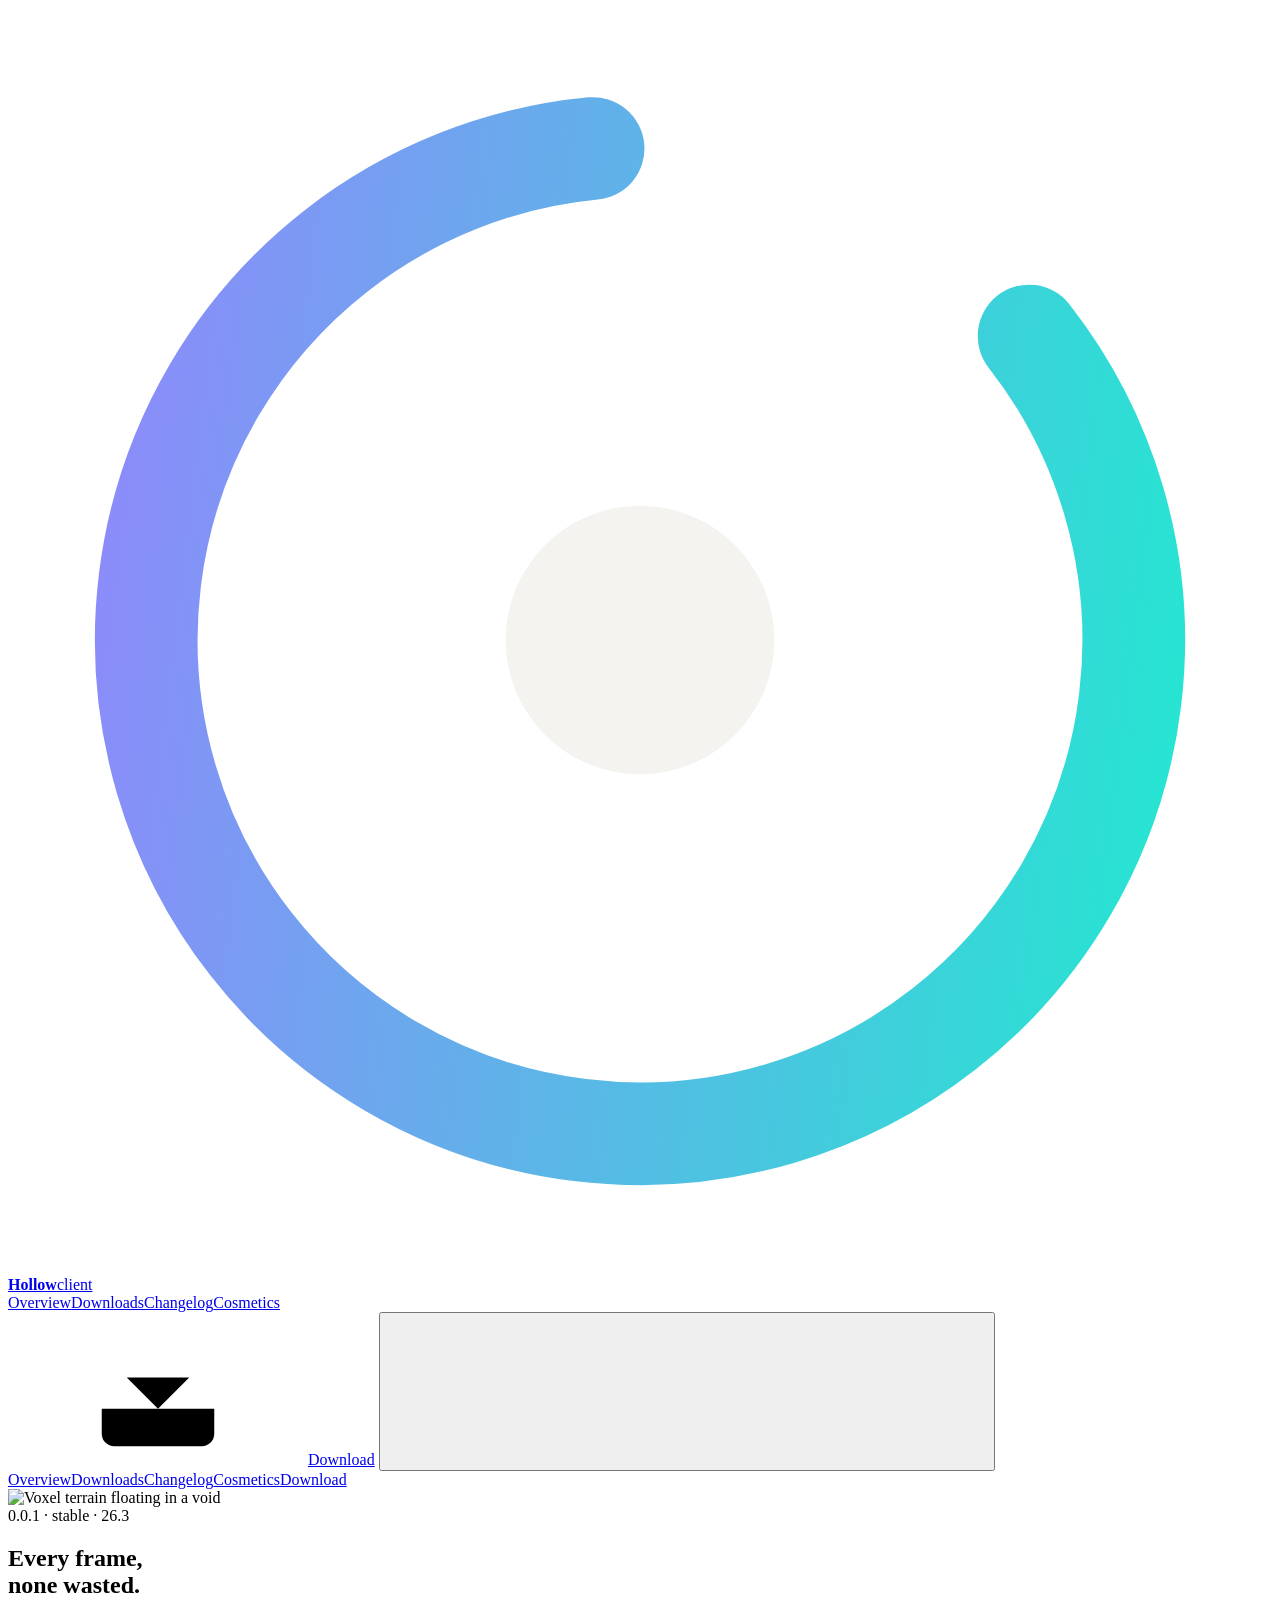
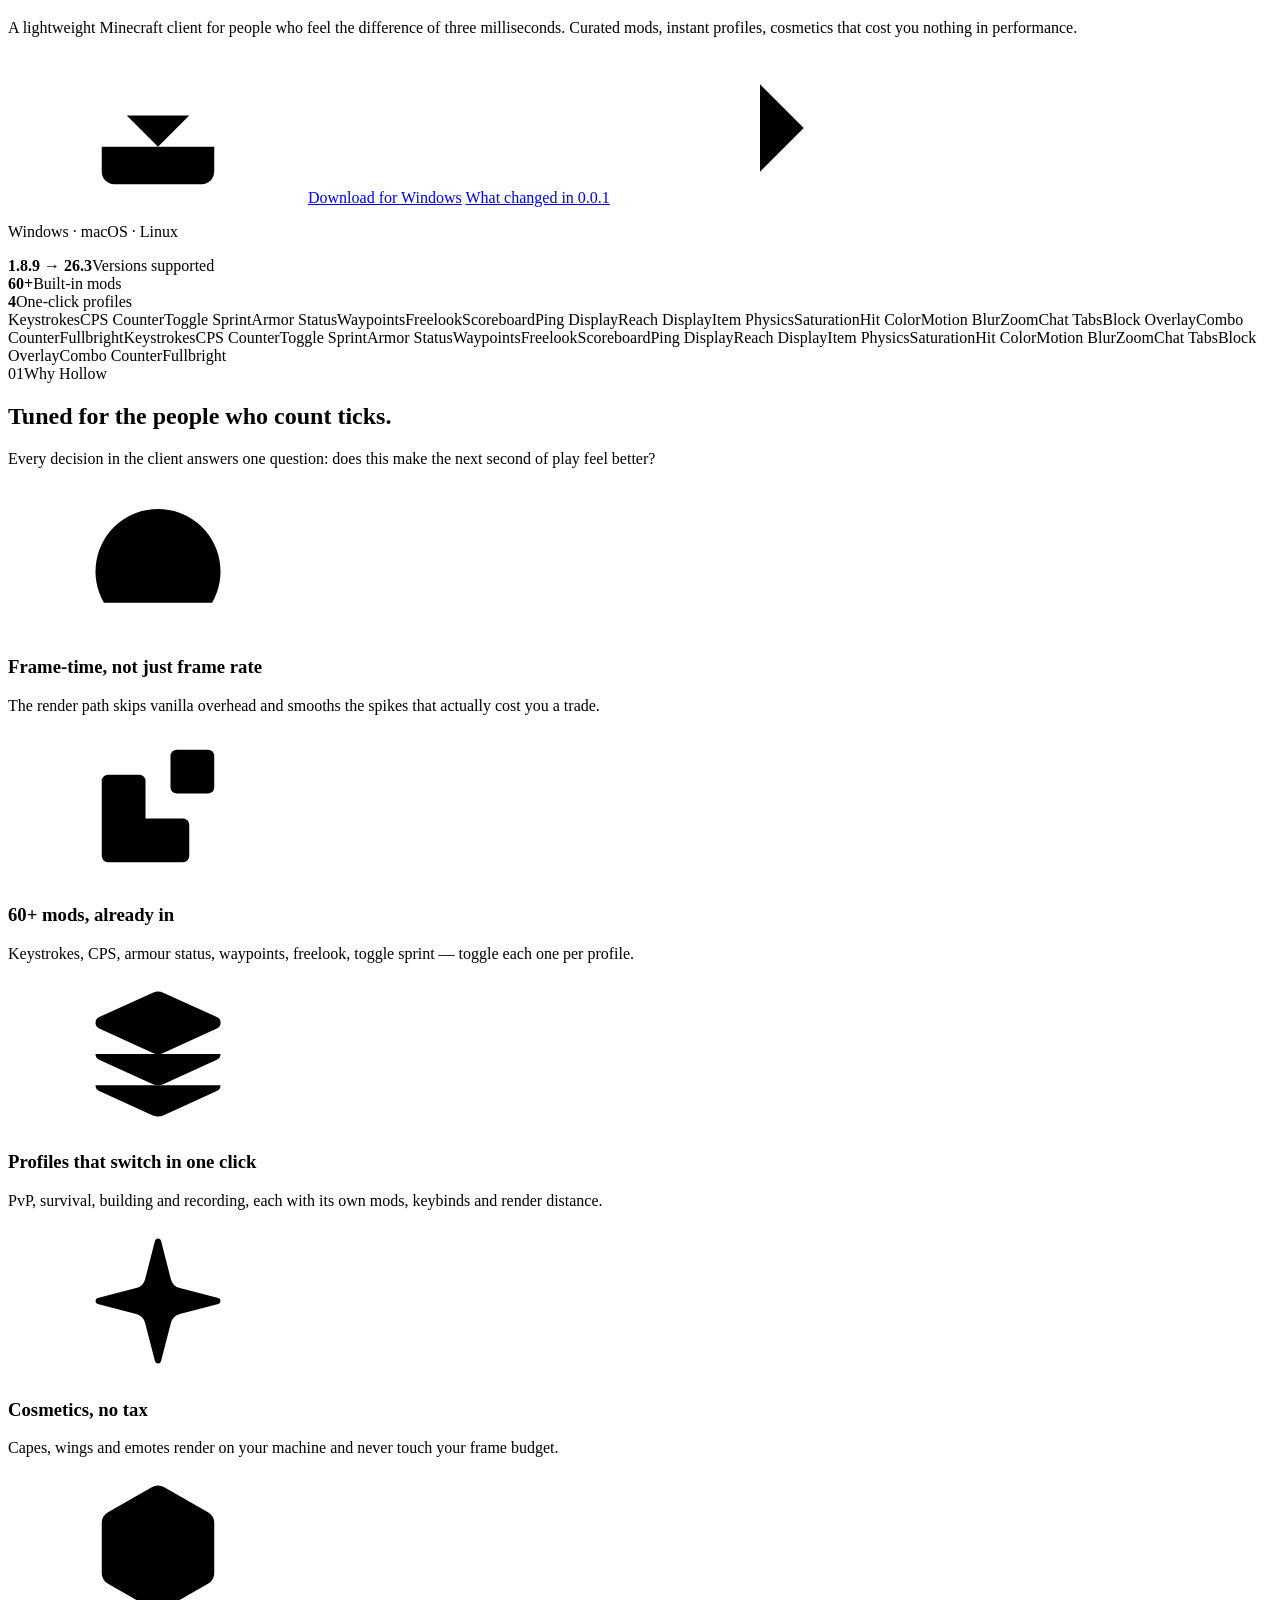
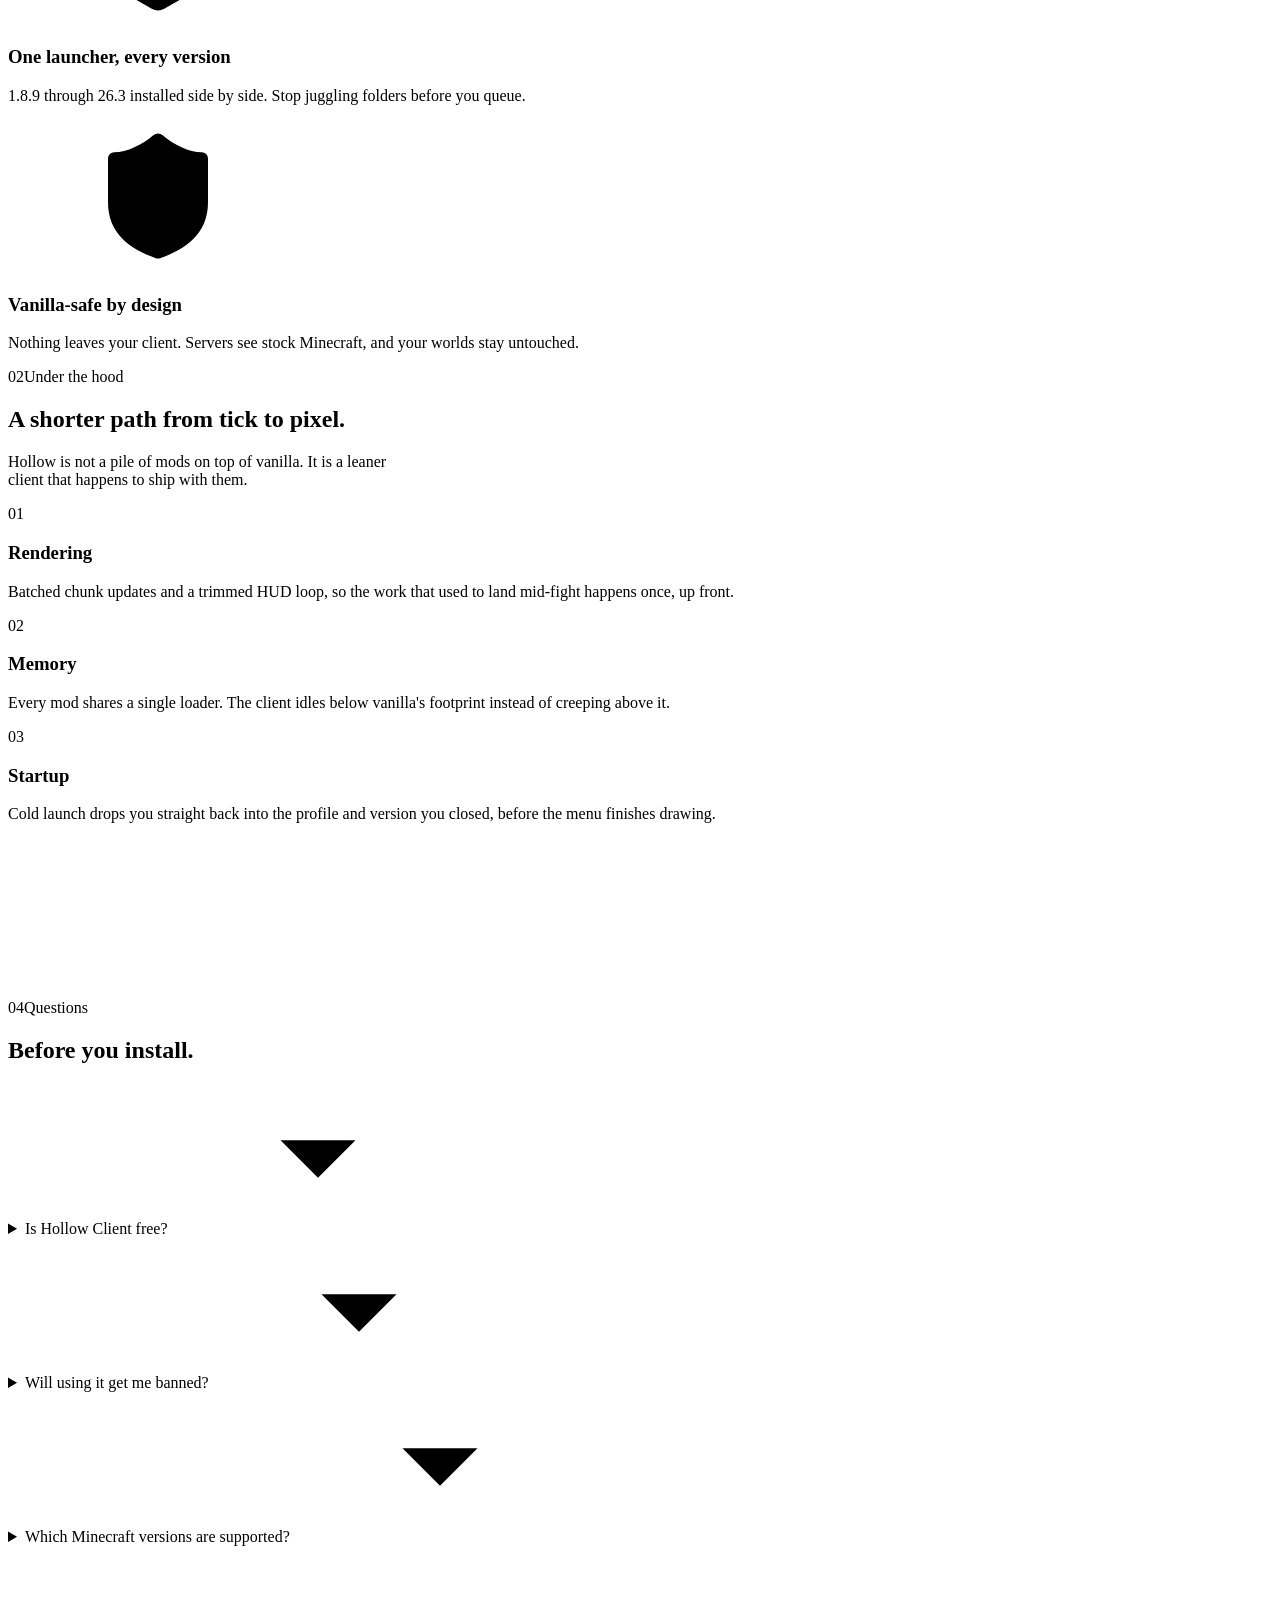
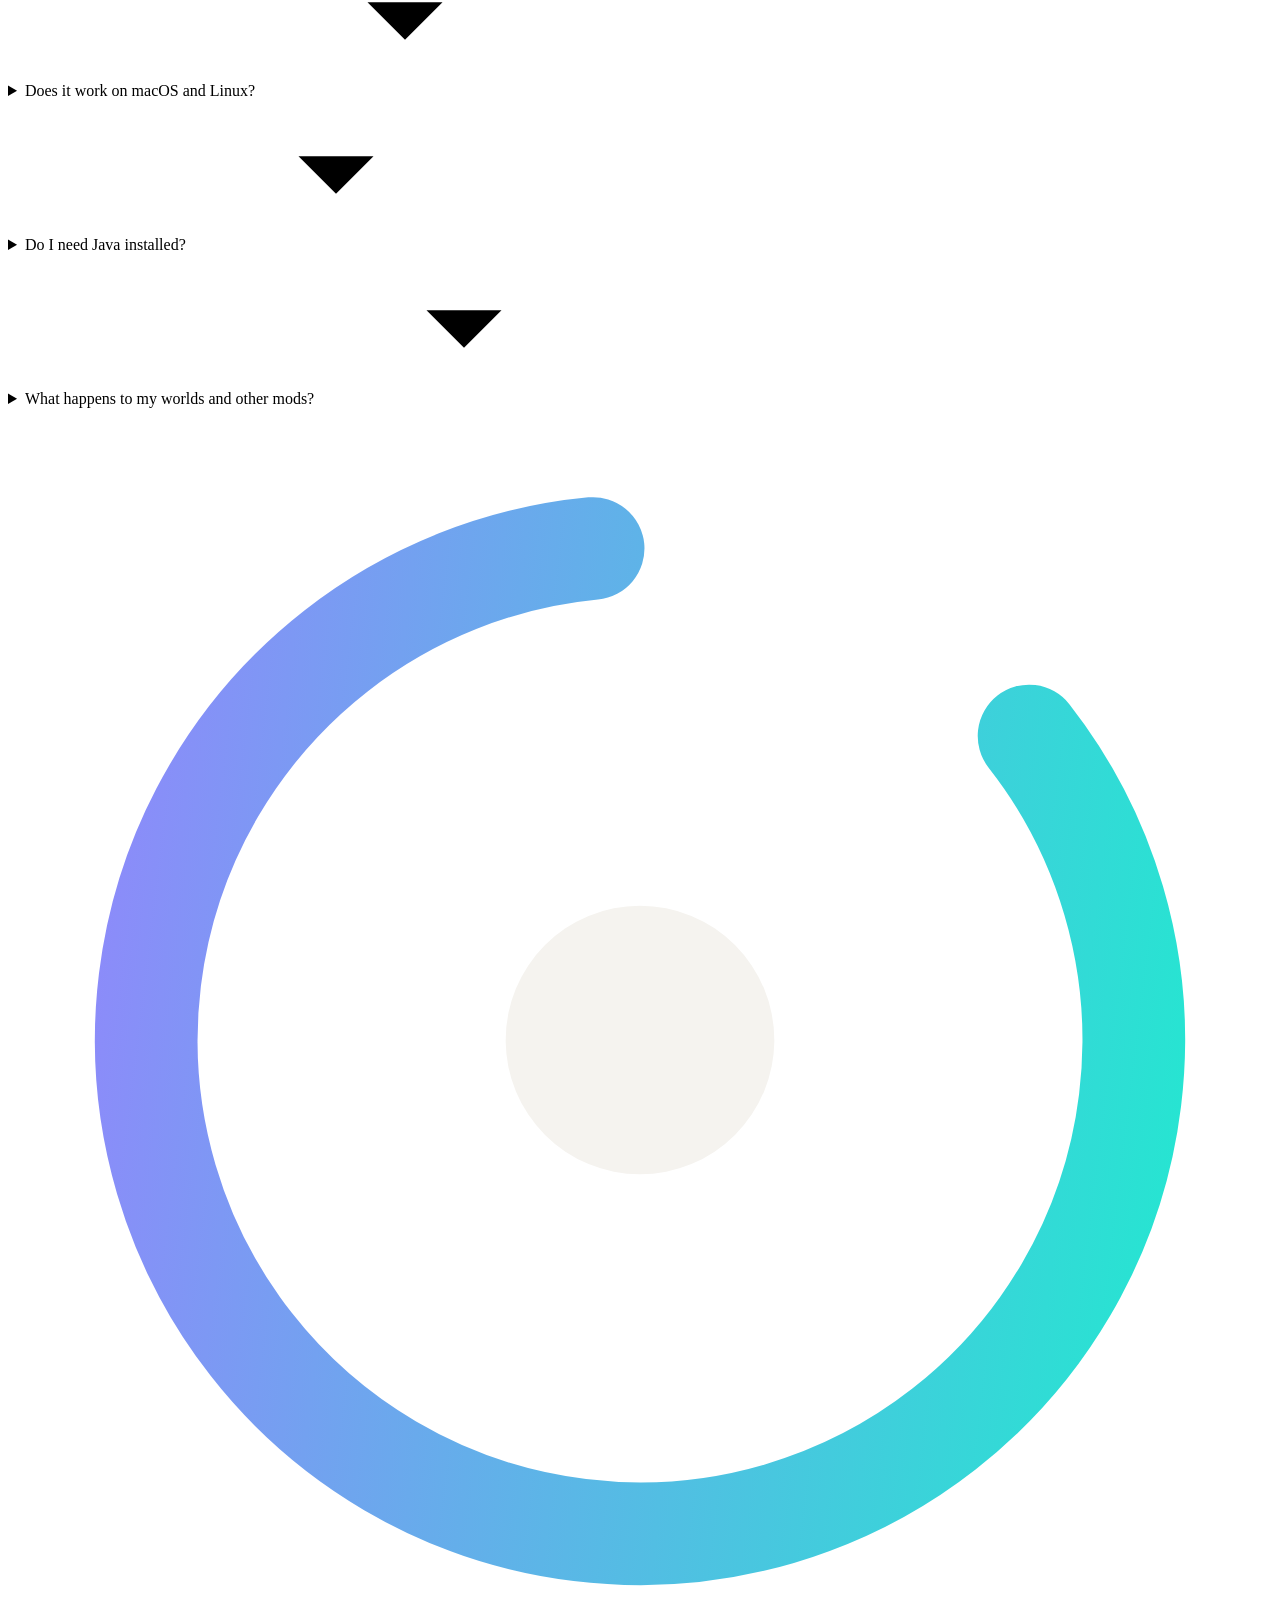
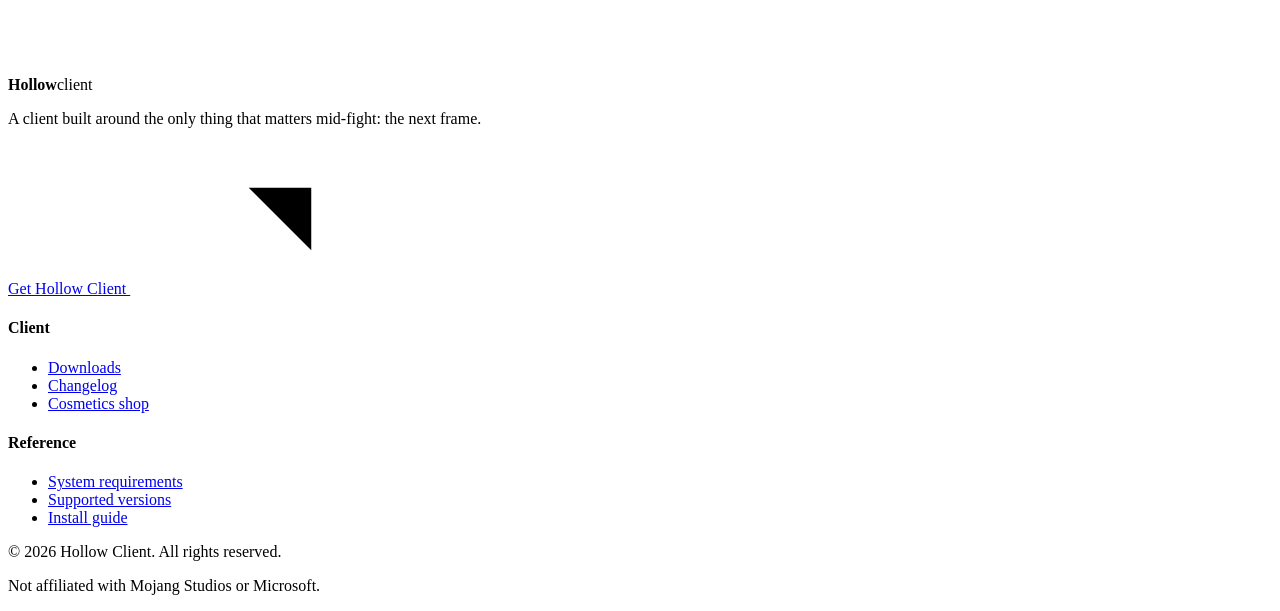
==== index.html @ 8e8ac7be "Add files via upload" ====
<!DOCTYPE html>
<html lang="en">
<head>
<meta charset="utf-8">
<meta name="viewport" content="width=device-width, initial-scale=1">
<title>Hollow Client — a lighter Minecraft client</title>
<meta name="description" content="Hollow Client is a lightweight Minecraft client for 1.8.9 through 26.3. Curated mods, one-click profiles, and cosmetics unlocked by quests — all free.">
<meta name="theme-color" content="#08080B">
<meta property="og:type" content="website">
<meta property="og:title" content="Hollow Client — a lighter Minecraft client">
<meta property="og:description" content="Hollow Client is a lightweight Minecraft client for 1.8.9 through 26.3. Curated mods, one-click profiles, and cosmetics unlocked by quests — all free.">
<meta name="twitter:card" content="summary_large_image">
<link rel="icon" href="assets/favicon.svg" type="image/svg+xml">
<link rel="preconnect" href="https://fonts.googleapis.com">
<link rel="preconnect" href="https://fonts.gstatic.com" crossorigin>
<link rel="stylesheet" href="https://fonts.googleapis.com/css2?family=Inter:wght@300;400;500;600&family=Space+Grotesk:wght@400;500;600;700&display=swap">
<link rel="stylesheet" href="assets/style.css">
</head>
<body data-page="home">
<svg xmlns="http://www.w3.org/2000/svg" style="display:none" aria-hidden="true">
<symbol id="i-download" viewBox="0 0 24 24"><path d="M21 15v4a2 2 0 0 1-2 2H5a2 2 0 0 1-2-2v-4"/><polyline points="7 10 12 15 17 10"/><line x1="12" x2="12" y1="15" y2="3"/></symbol>
<symbol id="i-arrow-right" viewBox="0 0 24 24"><path d="M5 12h14"/><path d="m12 5 7 7-7 7"/></symbol>
<symbol id="i-arrow-up-right" viewBox="0 0 24 24"><path d="M7 7h10v10"/><path d="M7 17 17 7"/></symbol>
<symbol id="i-menu" viewBox="0 0 24 24"><line x1="4" x2="20" y1="12" y2="12"/><line x1="4" x2="20" y1="6" y2="6"/><line x1="4" x2="20" y1="18" y2="18"/></symbol>
<symbol id="i-x" viewBox="0 0 24 24"><path d="M18 6 6 18"/><path d="m6 6 12 12"/></symbol>
<symbol id="i-check" viewBox="0 0 24 24"><path d="M20 6 9 17l-5-5"/></symbol>
<symbol id="i-chevron-down" viewBox="0 0 24 24"><path d="m6 9 6 6 6-6"/></symbol>
<symbol id="i-gauge" viewBox="0 0 24 24"><path d="m12 14 4-4"/><path d="M3.34 19a10 10 0 1 1 17.32 0"/></symbol>
<symbol id="i-blocks" viewBox="0 0 24 24"><rect width="7" height="7" x="14" y="3" rx="1"/><path d="M10 21V8a1 1 0 0 0-1-1H4a1 1 0 0 0-1 1v12a1 1 0 0 0 1 1h12a1 1 0 0 0 1-1v-5a1 1 0 0 0-1-1H3"/></symbol>
<symbol id="i-layers" viewBox="0 0 24 24"><path d="M12.83 2.18a2 2 0 0 0-1.66 0L2.6 6.08a1 1 0 0 0 0 1.83l8.58 3.91a2 2 0 0 0 1.66 0l8.58-3.9a1 1 0 0 0 0-1.83z"/><path d="M2 12a1 1 0 0 0 .58.91l8.6 3.91a2 2 0 0 0 1.65 0l8.58-3.9A1 1 0 0 0 22 12"/><path d="M2 17a1 1 0 0 0 .58.91l8.6 3.91a2 2 0 0 0 1.65 0l8.58-3.9A1 1 0 0 0 22 17"/></symbol>
<symbol id="i-sparkles" viewBox="0 0 24 24"><path d="M9.937 15.5A2 2 0 0 0 8.5 14.063l-6.135-1.582a.5.5 0 0 1 0-.962L8.5 9.936A2 2 0 0 0 9.937 8.5l1.582-6.135a.5.5 0 0 1 .963 0L14.063 8.5A2 2 0 0 0 15.5 9.937l6.135 1.581a.5.5 0 0 1 0 .964L15.5 14.063a2 2 0 0 0-1.437 1.437l-1.582 6.135a.5.5 0 0 1-.963 0z"/><path d="M20 3v4"/><path d="M22 5h-4"/><path d="M4 17v2"/><path d="M5 18H3"/></symbol>
<symbol id="i-sparkle" viewBox="0 0 24 24"><path d="M9.937 15.5A2 2 0 0 0 8.5 14.063l-6.135-1.582a.5.5 0 0 1 0-.962L8.5 9.936A2 2 0 0 0 9.937 8.5l1.582-6.135a.5.5 0 0 1 .963 0L14.063 8.5A2 2 0 0 0 15.5 9.937l6.135 1.581a.5.5 0 0 1 0 .964L15.5 14.063a2 2 0 0 0-1.437 1.437l-1.582 6.135a.5.5 0 0 1-.963 0z"/></symbol>
<symbol id="i-package" viewBox="0 0 24 24"><path d="M11 21.73a2 2 0 0 0 2 0l7-4A2 2 0 0 0 21 16V8a2 2 0 0 0-1-1.73l-7-4a2 2 0 0 0-2 0l-7 4A2 2 0 0 0 3 8v8a2 2 0 0 0 1 1.73z"/><path d="M12 22V12"/><polyline points="3.29 7 12 12 20.71 7"/><path d="m7.5 4.27 9 5.15"/></symbol>
<symbol id="i-shield-check" viewBox="0 0 24 24"><path d="M20 13c0 5-3.5 7.5-7.66 8.95a1 1 0 0 1-.67-.01C7.5 20.5 4 18 4 13V6a1 1 0 0 1 1-1c2 0 4.5-1.2 6.24-2.72a1.17 1.17 0 0 1 1.52 0C14.51 3.81 17 5 19 5a1 1 0 0 1 1 1z"/><path d="m9 12 2 2 4-4"/></symbol>
<symbol id="i-monitor" viewBox="0 0 24 24"><rect width="20" height="14" x="2" y="3" rx="2"/><line x1="8" x2="16" y1="21" y2="21"/><line x1="12" x2="12" y1="17" y2="21"/></symbol>
<symbol id="i-laptop" viewBox="0 0 24 24"><path d="M20 16V7a2 2 0 0 0-2-2H6a2 2 0 0 0-2 2v9m16 0H4m16 0 1.28 2.55a1 1 0 0 1-.9 1.45H3.62a1 1 0 0 1-.9-1.45L4 16"/></symbol>
<symbol id="i-terminal" viewBox="0 0 24 24"><polyline points="4 17 10 11 4 5"/><line x1="12" x2="20" y1="19" y2="19"/></symbol>
<symbol id="i-shirt" viewBox="0 0 24 24"><path d="M20.38 3.46 16 2a4 4 0 0 1-8 0L3.62 3.46a2 2 0 0 0-1.34 2.23l.58 3.47a1 1 0 0 0 .99.84H6v10c0 1.1.9 2 2 2h8a2 2 0 0 0 2-2V10h2.15a1 1 0 0 0 .99-.84l.58-3.47a2 2 0 0 0-1.34-2.23z"/></symbol>
<symbol id="i-feather" viewBox="0 0 24 24"><path d="M12.67 19a2 2 0 0 0 1.416-.588l6.154-6.172a6 6 0 0 0-8.49-8.49L5.586 9.914A2 2 0 0 0 5 11.328V18a1 1 0 0 0 1 1z"/><path d="M16 8 2 22"/><path d="M17.5 15H9"/></symbol>
<symbol id="i-smile" viewBox="0 0 24 24"><circle cx="12" cy="12" r="10"/><path d="M8 14s1.5 2 4 2 4-2 4-2"/><line x1="9" x2="9.01" y1="9" y2="9"/><line x1="15" x2="15.01" y1="9" y2="9"/></symbol>
<symbol id="i-crown" viewBox="0 0 24 24"><path d="M11.562 3.266a.5.5 0 0 1 .876 0L15.39 8.87a1 1 0 0 0 1.516.294L21.183 5.5a.5.5 0 0 1 .798.519l-2.834 10.246a1 1 0 0 1-.956.734H5.81a1 1 0 0 1-.957-.734L2.02 6.02a.5.5 0 0 1 .798-.519l4.276 3.664a1 1 0 0 0 1.516-.294z"/><path d="M5 21h14"/></symbol>
</svg>
<header class="site-header"><div class="wrap">
<div class="header-row"><a class="brand" href="index.html" aria-label="Hollow Client home"><svg viewBox="0 0 32 32" aria-hidden="true"><defs><linearGradient id="mark-h" x1="0" y1="0" x2="1" y2="1"><stop offset="0%" stop-color="hsl(252 100% 75%)"/><stop offset="100%" stop-color="hsl(170 88% 52%)"/></linearGradient></defs><circle cx="16" cy="16" r="12.5" fill="none" stroke="url(#mark-h)" stroke-width="2.6" stroke-linecap="round" stroke-dasharray="66 13" transform="rotate(-38 16 16)"/><circle cx="16" cy="16" r="3.4" fill="hsl(40 22% 95%)"/></svg><span class="brand-name"><b>Hollow</b><span>client</span></span></a>
<nav class="nav" aria-label="Main"><a href="index.html" aria-current="page">Overview</a><a href="downloads.html">Downloads</a><a href="changelog.html">Changelog</a><a href="shop.html">Cosmetics</a></nav>
<div class="header-actions">
<a class="btn btn-solid header-cta" href="downloads.html"><svg class="icon icon-sm" aria-hidden="true"><use href="#i-download"/></svg>Download</a>
<button class="menu-btn" type="button" aria-label="Toggle menu" aria-expanded="false"><svg class="icon i-open" aria-hidden="true"><use href="#i-menu"/></svg><svg class="icon i-close" aria-hidden="true"><use href="#i-x"/></svg></button>
</div></div>
<nav class="mobile-nav" aria-label="Mobile"><a href="index.html" aria-current="page">Overview</a><a href="downloads.html">Downloads</a><a href="changelog.html">Changelog</a><a href="shop.html">Cosmetics</a><a class="btn btn-solid" href="downloads.html">Download</a></nav>
</div></header>
<main>
<section class="hero band">
<div class="hero-bg"><img src="assets/hero.jpg" alt="Voxel terrain floating in a void" width="1528" height="815" fetchpriority="high"><div class="shade"></div><div class="grid-fade"></div></div>
<div class="wrap hero-inner">
<div class="hero-copy animate-rise">
<span class="pill"><span class="ping"></span><span id="hero-badge-text">0.0.1 · stable · 26.3</span></span>
<h1>Every frame,<br><span class="text-gradient">none wasted.</span></h1>
<p class="hero-lead">A lightweight Minecraft client for people who feel the difference of three milliseconds. Curated mods, instant profiles, cosmetics that cost you nothing in performance.</p>
<div class="hero-actions">
<a class="btn btn-solid btn-lg" href="downloads.html"><svg class="icon" aria-hidden="true"><use href="#i-download"/></svg><span id="hero-download-label">Download for Windows</span></a>
<a class="btn btn-outline btn-lg" href="changelog.html">What changed in <span data-latest-version>0.0.1</span><svg class="icon icon-sm arrow" aria-hidden="true"><use href="#i-arrow-right"/></svg></a>
</div>
<p class="hero-platforms">Windows · macOS · Linux</p>
</div>
<div class="hero-stats"><div><b>1.8.9 → 26.3</b><span>Versions supported</span></div><div><b>60+</b><span>Built-in mods</span></div><div><b>4</b><span>One-click profiles</span></div></div>
</div>
</section>
<div class="band"><div class="marquee" aria-hidden="true"><div class="marquee-track"><span>Keystrokes</span><span>CPS Counter</span><span>Toggle Sprint</span><span>Armor Status</span><span>Waypoints</span><span>Freelook</span><span>Scoreboard</span><span>Ping Display</span><span>Reach Display</span><span>Item Physics</span><span>Saturation</span><span>Hit Color</span><span>Motion Blur</span><span>Zoom</span><span>Chat Tabs</span><span>Block Overlay</span><span>Combo Counter</span><span>Fullbright</span><span>Keystrokes</span><span>CPS Counter</span><span>Toggle Sprint</span><span>Armor Status</span><span>Waypoints</span><span>Freelook</span><span>Scoreboard</span><span>Ping Display</span><span>Reach Display</span><span>Item Physics</span><span>Saturation</span><span>Hit Color</span><span>Motion Blur</span><span>Zoom</span><span>Chat Tabs</span><span>Block Overlay</span><span>Combo Counter</span><span>Fullbright</span></div></div></div>
<section class="band"><div class="wrap section">
<div class="section-head"><div class="eyebrow"><span class="idx">01</span><span class="rule"></span><span class="lbl">Why Hollow</span></div><h2 class="h-section">Tuned for the people who count ticks.</h2><p class="lead">Every decision in the client answers one question: does this make the next second of play feel better?</p></div>
<div class="features"><div class="feature"><div class="ico"><svg class="icon" aria-hidden="true"><use href="#i-gauge"/></svg></div><h3>Frame-time, not just frame rate</h3><p>The render path skips vanilla overhead and smooths the spikes that actually cost you a trade.</p></div><div class="feature"><div class="ico"><svg class="icon" aria-hidden="true"><use href="#i-blocks"/></svg></div><h3>60+ mods, already in</h3><p>Keystrokes, CPS, armour status, waypoints, freelook, toggle sprint — toggle each one per profile.</p></div><div class="feature"><div class="ico"><svg class="icon" aria-hidden="true"><use href="#i-layers"/></svg></div><h3>Profiles that switch in one click</h3><p>PvP, survival, building and recording, each with its own mods, keybinds and render distance.</p></div><div class="feature"><div class="ico"><svg class="icon" aria-hidden="true"><use href="#i-sparkles"/></svg></div><h3>Cosmetics, no tax</h3><p>Capes, wings and emotes render on your machine and never touch your frame budget.</p></div><div class="feature"><div class="ico"><svg class="icon" aria-hidden="true"><use href="#i-package"/></svg></div><h3>One launcher, every version</h3><p>1.8.9 through 26.3 installed side by side. Stop juggling folders before you queue.</p></div><div class="feature"><div class="ico"><svg class="icon" aria-hidden="true"><use href="#i-shield-check"/></svg></div><h3>Vanilla-safe by design</h3><p>Nothing leaves your client. Servers see stock Minecraft, and your worlds stay untouched.</p></div></div>
</div></section>
<section class="band band-tint"><div class="wrap section split split-hood">
<div class="sticky-col"><div class="eyebrow"><span class="idx">02</span><span class="rule"></span><span class="lbl">Under the hood</span></div><h2 class="h-section">A shorter path from tick to pixel.</h2><p class="lead" style="max-width:24rem">Hollow is not a pile of mods on top of vanilla. It is a leaner client that happens to ship with them.</p></div>
<div class="hood-list"><div><span class="n">01</span><h3>Rendering</h3><p>Batched chunk updates and a trimmed HUD loop, so the work that used to land mid-fight happens once, up front.</p></div><div><span class="n">02</span><h3>Memory</h3><p>Every mod shares a single loader. The client idles below vanilla's footprint instead of creeping above it.</p></div><div><span class="n">03</span><h3>Startup</h3><p>Cold launch drops you straight back into the profile and version you closed, before the menu finishes drawing.</p></div></div>
</div></section>
<section class="band"><div class="wrap" style="padding-top:5rem;padding-bottom:5rem"><div class="latest" id="latest-build"></div></div></section>
<section class="band" id="faq"><div class="wrap section split split-faq">
<div><div class="eyebrow"><span class="idx">04</span><span class="rule"></span><span class="lbl">Questions</span></div><h2 class="h-section">Before you install.</h2></div>
<div class="faq"><details><summary>Is Hollow Client free?<svg class="icon" aria-hidden="true"><use href="#i-chevron-down"/></svg></summary><p>Yes. The client, the mod library and the cosmetics are all free. No paid tiers, no ads inside the launcher.</p></details><details><summary>Will using it get me banned?<svg class="icon" aria-hidden="true"><use href="#i-chevron-down"/></svg></summary><p>Hollow only changes what happens on your screen. It never sends modified packets, so servers see a vanilla client — it is safe anywhere vanilla is allowed. Check each server's rules anyway.</p></details><details><summary>Which Minecraft versions are supported?<svg class="icon" aria-hidden="true"><use href="#i-chevron-down"/></svg></summary><p>Everything from 1.8.9 through 26.3, installed side by side from a single launcher. New Minecraft releases are added as they ship.</p></details><details><summary>Does it work on macOS and Linux?<svg class="icon" aria-hidden="true"><use href="#i-chevron-down"/></svg></summary><p>Yes. There are native builds for both, including Apple silicon. Performance tuning is identical to the Windows build.</p></details><details><summary>Do I need Java installed?<svg class="icon" aria-hidden="true"><use href="#i-chevron-down"/></svg></summary><p>No. A tuned Java 17 runtime ships inside the installer and is only used by Hollow, so it will not touch anything else on your machine.</p></details><details><summary>What happens to my worlds and other mods?<svg class="icon" aria-hidden="true"><use href="#i-chevron-down"/></svg></summary><p>They stay exactly where they are. Hollow keeps its own folder, so vanilla and any other client keep working the way they always did. Uninstalling leaves your saves untouched.</p></details></div>
</div></section>
</main>
<footer class="site-footer"><div class="wrap">
<div class="footer-top">
<div><span class="brand" style="pointer-events:none"><svg viewBox="0 0 32 32" aria-hidden="true"><defs><linearGradient id="mark-f" x1="0" y1="0" x2="1" y2="1"><stop offset="0%" stop-color="hsl(252 100% 75%)"/><stop offset="100%" stop-color="hsl(170 88% 52%)"/></linearGradient></defs><circle cx="16" cy="16" r="12.5" fill="none" stroke="url(#mark-f)" stroke-width="2.6" stroke-linecap="round" stroke-dasharray="66 13" transform="rotate(-38 16 16)"/><circle cx="16" cy="16" r="3.4" fill="hsl(40 22% 95%)"/></svg><span class="brand-name"><b>Hollow</b><span>client</span></span></span>
<p>A client built around the only thing that matters mid-fight: the next frame.</p>
<a class="get" href="downloads.html">Get Hollow Client <svg class="icon icon-sm" aria-hidden="true"><use href="#i-arrow-up-right"/></svg></a></div>
<div><h4>Client</h4><ul><li><a href="downloads.html">Downloads</a></li><li><a href="changelog.html">Changelog</a></li><li><a href="shop.html">Cosmetics shop</a></li></ul></div>
<div><h4>Reference</h4><ul><li><a href="downloads.html#requirements">System requirements</a></li><li><a href="downloads.html#requirements">Supported versions</a></li><li><a href="downloads.html#install">Install guide</a></li></ul></div>
</div>
<div class="footer-bottom"><p>© 2026 Hollow Client. All rights reserved.</p><p>Not affiliated with Mojang Studios or Microsoft.</p></div>
</div></footer>
<script src="assets/data.js"></script>
<script src="assets/app.js"></script>
</body>
</html>
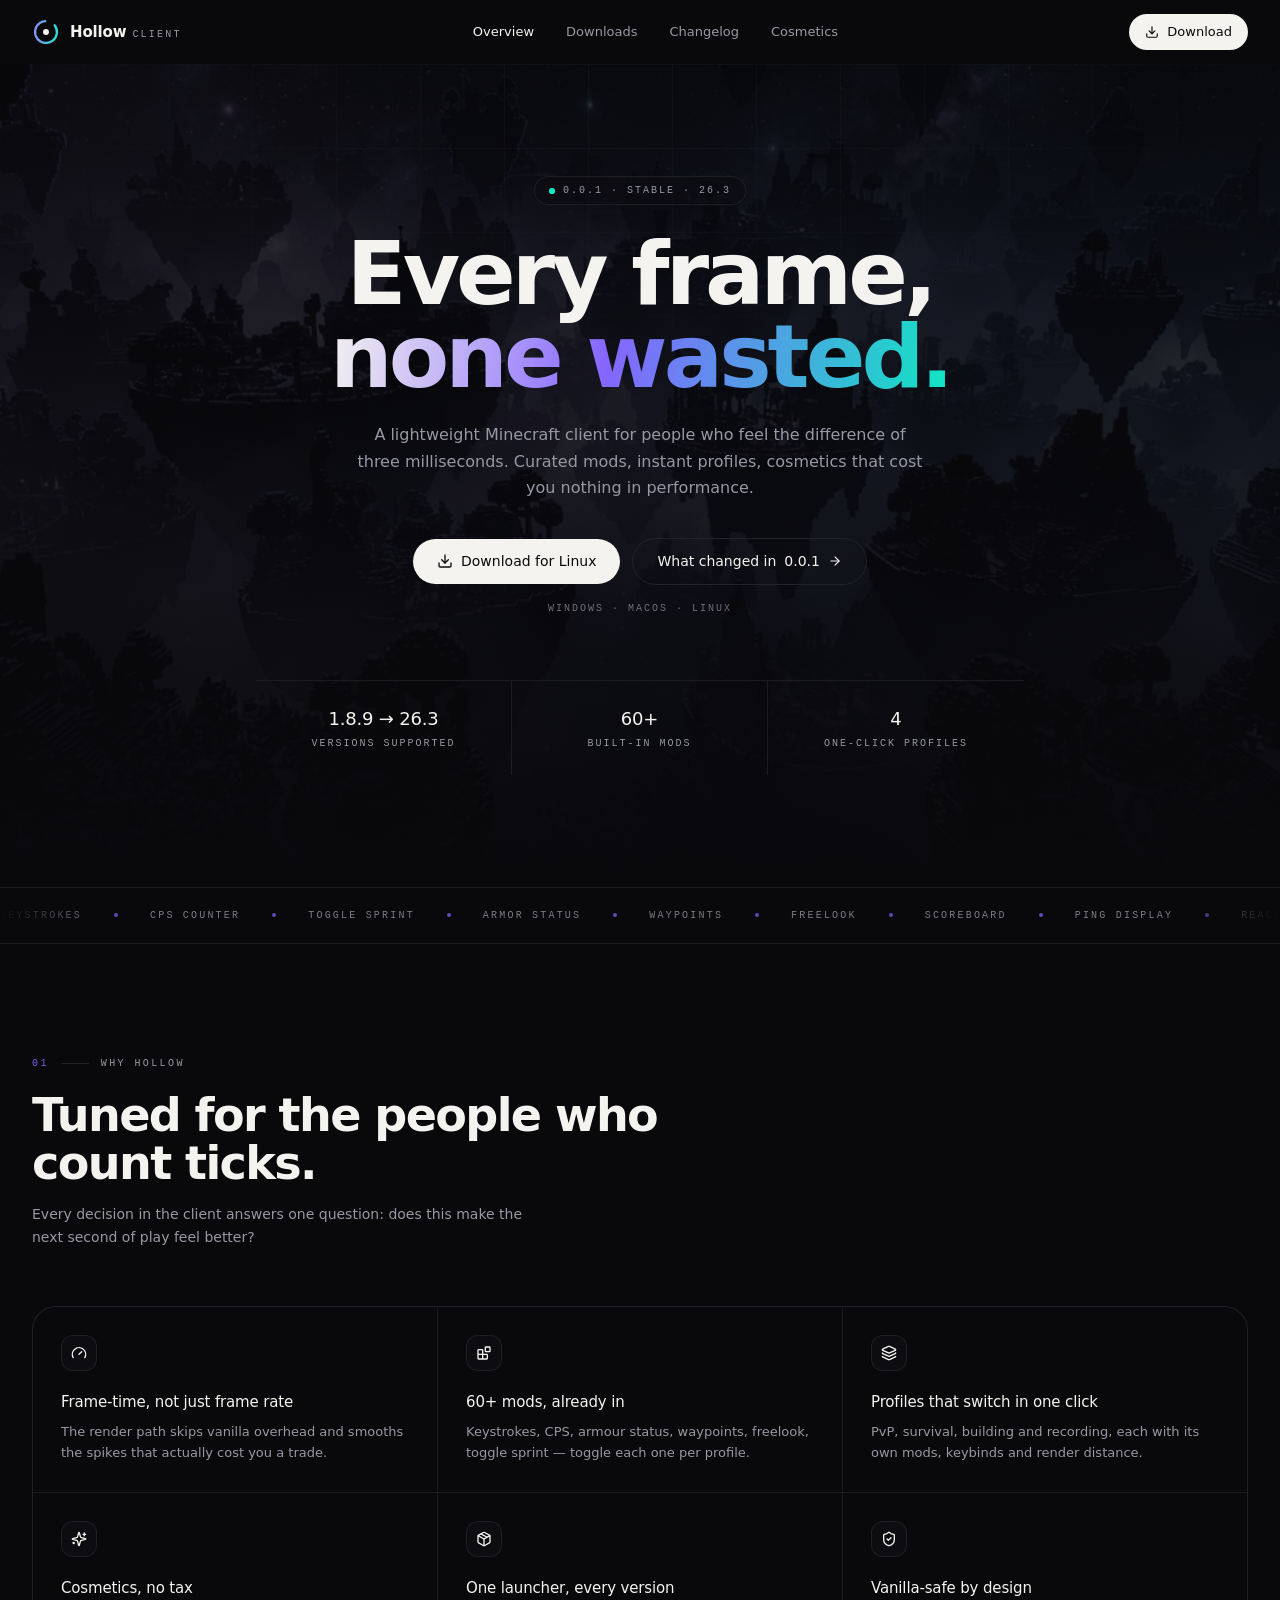
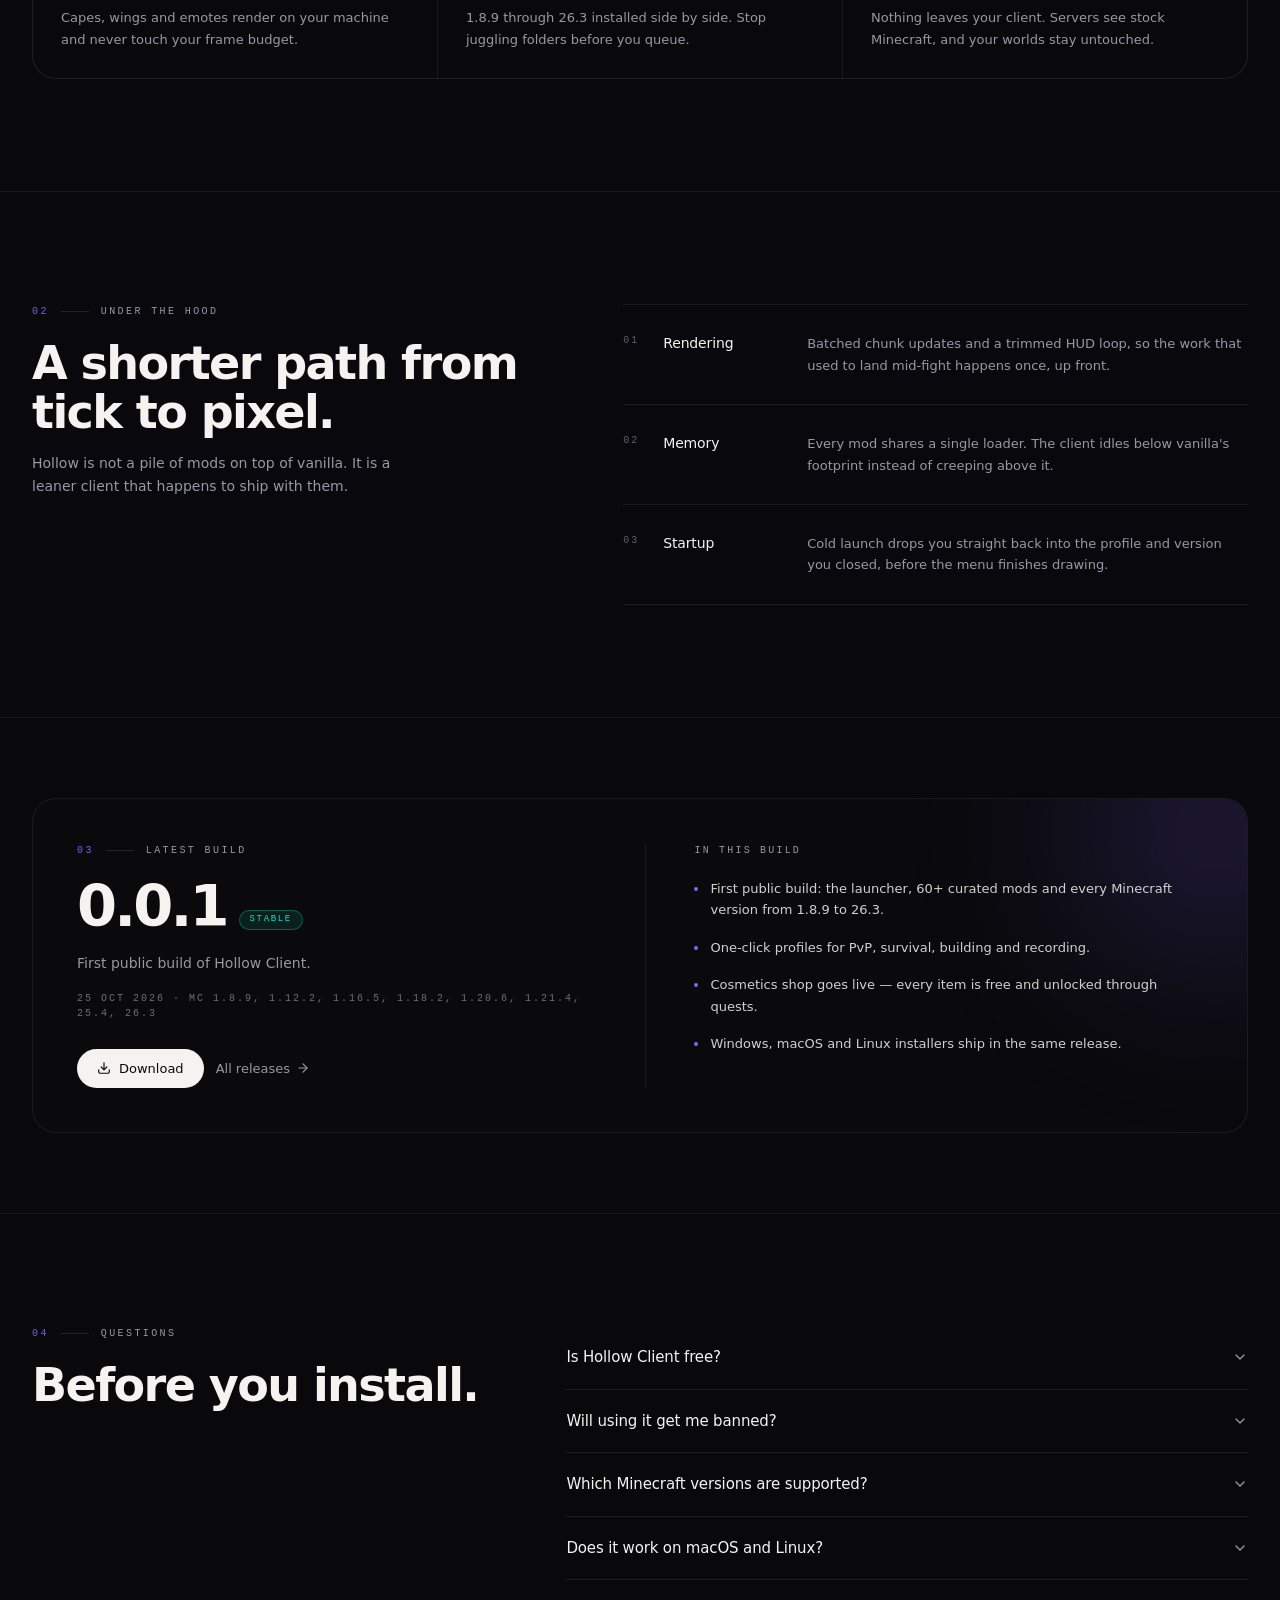
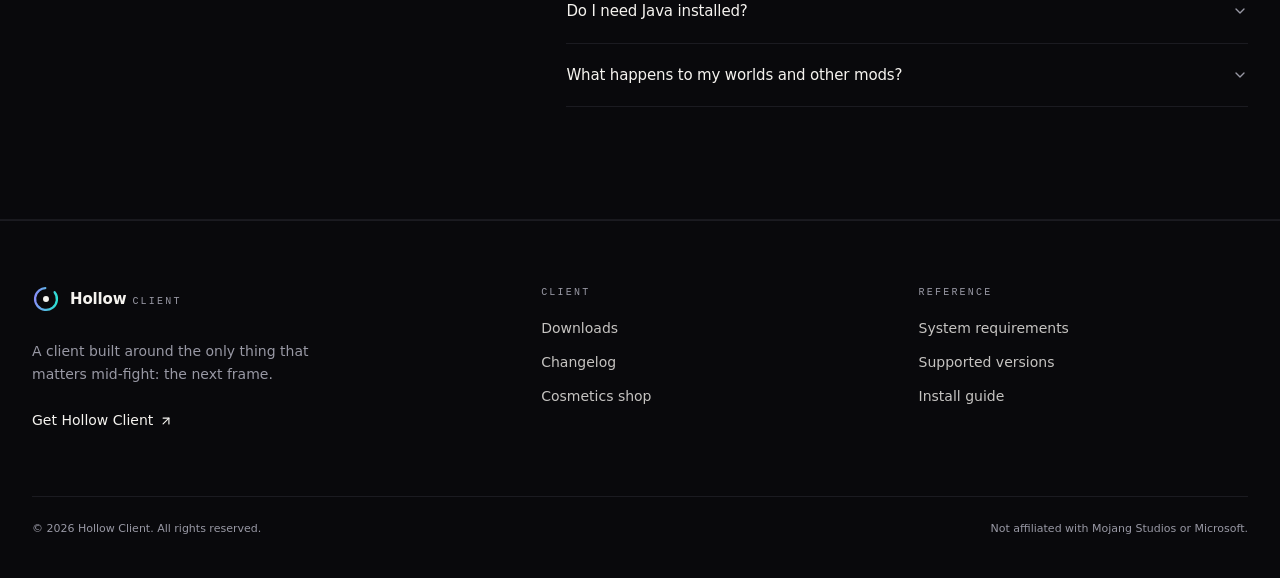
==== commit 5e0b67ca: "Add files via upload" ====
--- a/index.html
+++ b/index.html
@@ -10,11 +10,11 @@
 <meta property="og:title" content="Hollow Client — a lighter Minecraft client">
 <meta property="og:description" content="Hollow Client is a lightweight Minecraft client for 1.8.9 through 26.3. Curated mods, one-click profiles, and cosmetics unlocked by quests — all free.">
 <meta name="twitter:card" content="summary_large_image">
-<link rel="icon" href="assets/favicon.svg" type="image/svg+xml">
+<link rel="icon" href="favicon.svg" type="image/svg+xml">
 <link rel="preconnect" href="https://fonts.googleapis.com">
 <link rel="preconnect" href="https://fonts.gstatic.com" crossorigin>
 <link rel="stylesheet" href="https://fonts.googleapis.com/css2?family=Inter:wght@300;400;500;600&family=Space+Grotesk:wght@400;500;600;700&display=swap">
-<link rel="stylesheet" href="assets/style.css">
+<link rel="stylesheet" href="style.css">
 </head>
 <body data-page="home">
 <svg xmlns="http://www.w3.org/2000/svg" style="display:none" aria-hidden="true">
@@ -51,7 +51,7 @@
 </div></header>
 <main>
 <section class="hero band">
-<div class="hero-bg"><img src="assets/hero.jpg" alt="Voxel terrain floating in a void" width="1528" height="815" fetchpriority="high"><div class="shade"></div><div class="grid-fade"></div></div>
+<div class="hero-bg"><img src="hero.jpg" alt="Voxel terrain floating in a void" width="1528" height="815" fetchpriority="high"><div class="shade"></div><div class="grid-fade"></div></div>
 <div class="wrap hero-inner">
 <div class="hero-copy animate-rise">
 <span class="pill"><span class="ping"></span><span id="hero-badge-text">0.0.1 · stable · 26.3</span></span>
@@ -91,7 +91,7 @@
 </div>
 <div class="footer-bottom"><p>© 2026 Hollow Client. All rights reserved.</p><p>Not affiliated with Mojang Studios or Microsoft.</p></div>
 </div></footer>
-<script src="assets/data.js"></script>
-<script src="assets/app.js"></script>
+<script src="data.js"></script>
+<script src="app.js"></script>
 </body>
 </html>
--- a/style.css
+++ b/style.css
@@ -0,0 +1,347 @@
+/* Hollow Client — site styles
+   Design tokens are HSL triplets so alpha can be added: hsl(var(--primary) / .4) */
+
+:root {
+  --bg: 240 15% 4%;
+  --fg: 40 22% 95%;
+  --card: 240 13% 6%;
+  --primary: 252 100% 70%;
+  --accent: 170 88% 48%;
+  --muted: 240 6% 62%;
+  --border: 240 9% 15%;
+  --font-heading: "Space Grotesk", ui-sans-serif, system-ui, sans-serif;
+  --font-body: "Inter", ui-sans-serif, system-ui, sans-serif;
+  --font-mono: ui-monospace, SFMono-Regular, Menlo, Monaco, Consolas, "Liberation Mono", monospace;
+  color-scheme: dark;
+}
+
+*, *::before, *::after { box-sizing: border-box; border-color: hsl(var(--border)); }
+html { scroll-behavior: smooth; -webkit-font-smoothing: antialiased; -moz-osx-font-smoothing: grayscale; }
+body {
+  margin: 0; min-height: 100vh; display: flex; flex-direction: column;
+  background: hsl(var(--bg)); color: hsl(var(--fg));
+  font-family: var(--font-body); font-size: 16px; line-height: 1.5;
+}
+::selection { background: hsl(var(--primary) / .35); color: hsl(var(--fg)); }
+a { color: inherit; text-decoration: none; }
+h1, h2, h3, h4, p, ul, ol, dl, dd { margin: 0; }
+ul, ol { padding: 0; list-style: none; }
+button { font: inherit; color: inherit; background: none; border: 0; padding: 0; cursor: pointer; }
+select { font: inherit; }
+img, svg { display: block; max-width: 100%; }
+:focus-visible { outline: 2px solid hsl(var(--primary) / .7); outline-offset: 3px; border-radius: 6px; }
+
+.icon { width: 1rem; height: 1rem; flex-shrink: 0; fill: none; stroke: currentColor; stroke-width: 2; stroke-linecap: round; stroke-linejoin: round; }
+.icon-sm { width: .875rem; height: .875rem; }
+.icon-lg { width: 2.5rem; height: 2.5rem; }
+.sr-only { position: absolute; width: 1px; height: 1px; overflow: hidden; clip: rect(0 0 0 0); white-space: nowrap; }
+
+/* ---------- layout helpers ---------- */
+.wrap { width: 100%; max-width: 80rem; margin: 0 auto; padding: 0 1.25rem; }
+.wrap-narrow { max-width: 64rem; }
+@media (min-width: 640px) { .wrap { padding: 0 2rem; } }
+main { flex: 1; padding-top: 4rem; }
+.band { border-bottom: 1px solid hsl(var(--border) / .6); }
+.band-tint { background: hsl(var(--card) / .2); }
+.mono { font-family: var(--font-mono); font-size: 10px; text-transform: uppercase; }
+.muted { color: hsl(var(--muted)); }
+.text-gradient {
+  background: linear-gradient(100deg, hsl(var(--fg)) 0%, hsl(var(--primary)) 45%, hsl(var(--accent)) 100%);
+  -webkit-background-clip: text; background-clip: text; color: transparent;
+}
+.grid-fade {
+  background-image:
+    linear-gradient(to right, hsl(var(--border) / .55) 1px, transparent 1px),
+    linear-gradient(to bottom, hsl(var(--border) / .55) 1px, transparent 1px);
+  background-size: 84px 84px;
+  -webkit-mask-image: radial-gradient(80% 60% at 50% 0, #000 0%, #0000 75%);
+  mask-image: radial-gradient(80% 60% at 50% 0, #000 0%, #0000 75%);
+}
+
+/* ---------- eyebrow ---------- */
+.eyebrow { display: flex; align-items: center; gap: .75rem; font-family: var(--font-mono); font-size: 10px; text-transform: uppercase; letter-spacing: .24em; }
+.eyebrow .idx { color: hsl(var(--primary) / .9); }
+.eyebrow .rule { width: 1.75rem; height: 1px; background: hsl(var(--border)); }
+.eyebrow .lbl { color: hsl(var(--muted)); }
+
+.h-section { margin-top: 1.25rem; font-family: var(--font-heading); font-size: clamp(1.9rem, 3.6vw, 3rem); font-weight: 600; line-height: 1.05; letter-spacing: -.035em; }
+.h-page { margin-top: 1.25rem; font-family: var(--font-heading); font-size: clamp(2.2rem, 5vw, 3.6rem); font-weight: 600; line-height: .98; letter-spacing: -.045em; }
+.lead { margin-top: 1rem; font-size: 14px; line-height: 1.65; color: hsl(var(--muted)); }
+
+/* ---------- buttons ---------- */
+.btn { display: inline-flex; align-items: center; justify-content: center; gap: .5rem; border-radius: 999px; font-weight: 500; transition: box-shadow .3s, background-color .2s, border-color .2s, color .2s; white-space: nowrap; }
+.btn-solid { background: hsl(var(--fg)); color: hsl(var(--bg)); }
+.btn-solid:hover { box-shadow: 0 0 36px -8px hsl(var(--fg) / .55); }
+.btn-outline { border: 1px solid hsl(var(--border)); color: hsl(var(--fg)); font-weight: 400; }
+.btn-outline:hover { border-color: hsl(var(--fg) / .3); background: hsl(var(--card) / .6); }
+.btn-md { padding: .625rem 1.25rem; font-size: 13px; }
+.btn-lg { padding: .75rem 1.5rem; font-size: 14px; }
+.btn[disabled] { cursor: not-allowed; border: 1px solid hsl(var(--border) / .7); background: none; color: hsl(var(--muted)); font-weight: 400; box-shadow: none; }
+.btn .arrow { transition: transform .3s; }
+.btn:hover .arrow, .link-arrow:hover .arrow { transform: translateX(2px); }
+
+/* ---------- header ---------- */
+.site-header { position: fixed; inset: 0 0 auto 0; z-index: 50; border-bottom: 1px solid transparent; transition: background-color .3s, border-color .3s, backdrop-filter .3s; }
+.site-header.is-scrolled, .site-header.menu-open { background: hsl(var(--bg) / .82); backdrop-filter: blur(14px); -webkit-backdrop-filter: blur(14px); border-bottom-color: hsl(var(--border) / .7); }
+.header-row { display: flex; align-items: center; justify-content: space-between; height: 4rem; }
+.brand { display: inline-flex; align-items: center; gap: .625rem; transition: opacity .2s; }
+.brand:hover { opacity: .8; }
+.brand svg { width: 1.75rem; height: 1.75rem; }
+.brand-name { display: flex; align-items: baseline; gap: .375rem; }
+.brand-name b { font-family: var(--font-heading); font-size: 15px; font-weight: 600; letter-spacing: -.01em; }
+.brand-name span { font-family: var(--font-mono); font-size: 10px; text-transform: uppercase; letter-spacing: .22em; color: hsl(var(--muted)); }
+.nav { display: none; align-items: center; gap: .25rem; }
+.nav a { border-radius: 999px; padding: .375rem .875rem; font-size: 13px; color: hsl(var(--muted)); transition: color .2s; }
+.nav a:hover, .nav a[aria-current="page"] { color: hsl(var(--fg)); }
+.header-actions { display: flex; align-items: center; gap: .5rem; }
+.header-cta { display: none; padding: .5rem 1rem; font-size: 13px; }
+.menu-btn { display: inline-flex; align-items: center; justify-content: center; width: 2.25rem; height: 2.25rem; border: 1px solid hsl(var(--border)); border-radius: 999px; }
+.menu-btn .i-close { display: none; }
+.menu-open .menu-btn .i-open { display: none; }
+.menu-open .menu-btn .i-close { display: block; }
+.mobile-nav { display: none; border-top: 1px solid hsl(var(--border) / .7); padding: .75rem 0 1.25rem; }
+.menu-open .mobile-nav { display: block; }
+.mobile-nav a { display: block; padding: .75rem 0; font-size: 15px; color: hsl(var(--muted)); border-bottom: 1px solid hsl(var(--border) / .5); }
+.mobile-nav a[aria-current="page"] { color: hsl(var(--fg)); }
+.mobile-nav .btn { margin-top: 1rem; width: 100%; padding: .75rem 1rem; color: hsl(var(--bg)); border: 0; }
+@media (min-width: 640px) { .header-cta { display: inline-flex; } }
+@media (min-width: 768px) { .nav { display: flex; } .menu-btn, .mobile-nav { display: none !important; } }
+
+/* ---------- hero ---------- */
+.hero { position: relative; overflow: hidden; }
+.hero-bg { position: absolute; inset: 0; pointer-events: none; }
+.hero-bg img { position: absolute; inset: 0; width: 100%; height: 100%; object-fit: cover; opacity: .55; }
+.hero-bg .shade { position: absolute; inset: 0; background: linear-gradient(to bottom, hsl(var(--bg) / .7), hsl(var(--bg) / .8), hsl(var(--bg))); }
+.hero-bg .grid-fade { position: absolute; inset: 0; opacity: .6; }
+.hero-inner { position: relative; padding-top: 5rem; padding-bottom: 5rem; }
+@media (min-width: 640px) { .hero-inner { padding-top: 7rem; padding-bottom: 7rem; } }
+.hero-copy { text-align: center; }
+@keyframes rise { from { opacity: 0; transform: translateY(18px); } to { opacity: 1; transform: none; } }
+.animate-rise { animation: rise .8s cubic-bezier(.22, 1, .36, 1) both; }
+.pill { display: inline-flex; align-items: center; gap: .5rem; border: 1px solid hsl(var(--border) / .8); background: hsl(var(--card) / .6); backdrop-filter: blur(6px); -webkit-backdrop-filter: blur(6px); border-radius: 999px; padding: .375rem .875rem; font-family: var(--font-mono); font-size: 10px; text-transform: uppercase; letter-spacing: .2em; color: hsl(var(--muted)); }
+.ping { position: relative; display: flex; width: 6px; height: 6px; }
+.ping::before, .ping::after { content: ""; border-radius: 999px; background: hsl(var(--accent)); }
+.ping::before { position: absolute; inset: 0; opacity: .7; animation: ping 1.6s cubic-bezier(0, 0, .2, 1) infinite; }
+.ping::after { position: relative; width: 6px; height: 6px; }
+@keyframes ping { 75%, 100% { transform: scale(2.4); opacity: 0; } }
+.hero h1 { margin: 1.75rem auto 0; max-width: 56rem; font-family: var(--font-heading); font-size: clamp(2.6rem, 7.2vw, 5.5rem); font-weight: 600; line-height: .94; letter-spacing: -.045em; }
+.hero-lead { margin: 1.5rem auto 0; max-width: 36rem; font-size: 15px; line-height: 1.65; color: hsl(var(--muted)); }
+@media (min-width: 640px) { .hero-lead { font-size: 16px; } }
+.hero-actions { margin-top: 2.25rem; display: flex; flex-direction: column; align-items: center; justify-content: center; gap: .75rem; }
+.hero-actions .btn { width: 100%; }
+@media (min-width: 640px) { .hero-actions { flex-direction: row; } .hero-actions .btn { width: auto; } }
+.hero-platforms { margin-top: 1rem; font-family: var(--font-mono); font-size: 10px; text-transform: uppercase; letter-spacing: .2em; color: hsl(var(--muted) / .7); }
+.hero-stats { margin: 4rem auto 0; max-width: 48rem; display: grid; grid-template-columns: 1fr; border-top: 1px solid hsl(var(--border) / .7); }
+.hero-stats > div { padding: 1.5rem .5rem; text-align: center; border-bottom: 1px solid hsl(var(--border) / .7); }
+.hero-stats > div:last-child { border-bottom: 0; }
+.hero-stats b { display: block; font-family: var(--font-heading); font-size: 18px; font-weight: 500; letter-spacing: -.01em; }
+.hero-stats span { display: block; margin-top: .25rem; font-family: var(--font-mono); font-size: 10px; text-transform: uppercase; letter-spacing: .2em; color: hsl(var(--muted)); }
+@media (min-width: 640px) {
+  .hero-stats { grid-template-columns: repeat(3, 1fr); }
+  .hero-stats > div { border-bottom: 0; border-right: 1px solid hsl(var(--border) / .7); }
+  .hero-stats > div:last-child { border-right: 0; }
+}
+
+/* ---------- marquee ---------- */
+.marquee { position: relative; overflow: hidden; padding: 1.25rem 0; -webkit-mask-image: linear-gradient(90deg, #0000, #000 8% 92%, #0000); mask-image: linear-gradient(90deg, #0000, #000 8% 92%, #0000); }
+.marquee-track { display: flex; width: max-content; align-items: center; animation: marquee 46s linear infinite; }
+.marquee-track span { display: flex; align-items: center; gap: 2rem; padding-right: 2rem; font-family: var(--font-mono); font-size: 10px; text-transform: uppercase; letter-spacing: .22em; color: hsl(var(--muted) / .8); }
+.marquee-track span::after { content: ""; width: 4px; height: 4px; border-radius: 999px; background: hsl(var(--primary) / .7); }
+@keyframes marquee { to { transform: translateX(-50%); } }
+
+/* ---------- sections ---------- */
+.section { padding-top: 5rem; padding-bottom: 5rem; }
+@media (min-width: 640px) { .section { padding-top: 7rem; padding-bottom: 7rem; } }
+.section-head { max-width: 42rem; }
+.section-head .lead { max-width: 32rem; }
+
+.features { margin-top: 3.5rem; display: grid; gap: 1px; overflow: hidden; border: 1px solid hsl(var(--border) / .7); border-radius: 1.5rem; background: hsl(var(--border) / .7); }
+@media (min-width: 640px) { .features { grid-template-columns: repeat(2, 1fr); } }
+@media (min-width: 1024px) { .features { grid-template-columns: repeat(3, 1fr); } }
+.feature { background: hsl(var(--bg)); padding: 1.75rem; transition: background-color .3s; }
+.feature:hover { background: hsl(var(--card) / .7); }
+.feature .ico { display: flex; align-items: center; justify-content: center; width: 2.25rem; height: 2.25rem; border: 1px solid hsl(var(--border) / .8); border-radius: .75rem; background: hsl(var(--card)); transition: border-color .3s, color .3s; }
+.feature:hover .ico { border-color: hsl(var(--primary) / .5); color: hsl(var(--primary)); }
+.feature h3 { margin-top: 1.25rem; font-family: var(--font-heading); font-size: 15px; font-weight: 500; letter-spacing: -.01em; }
+.feature p { margin-top: .5rem; font-size: 13px; line-height: 1.65; color: hsl(var(--muted)); }
+
+.split { display: grid; gap: 3rem; }
+@media (min-width: 1024px) { .split-hood { grid-template-columns: .9fr 1.1fr; gap: 5rem; } .split-faq { grid-template-columns: .8fr 1.2fr; gap: 5rem; } .split-req { grid-template-columns: .8fr 1.2fr; gap: 5rem; } .sticky-col { position: sticky; top: 7rem; align-self: start; } }
+.hood-list > div { display: grid; gap: .75rem; border-top: 1px solid hsl(var(--border) / .7); padding: 1.75rem 0; }
+.hood-list > div:last-child { border-bottom: 1px solid hsl(var(--border) / .7); }
+@media (min-width: 640px) { .hood-list > div { grid-template-columns: auto 120px 1fr; gap: 1.5rem; align-items: start; } }
+.hood-list .n { font-family: var(--font-mono); font-size: 10px; letter-spacing: .2em; color: hsl(var(--muted) / .6); }
+.hood-list h3 { font-family: var(--font-heading); font-size: 14px; font-weight: 500; letter-spacing: -.01em; }
+.hood-list p { font-size: 13px; line-height: 1.65; color: hsl(var(--muted)); }
+
+/* latest build */
+.latest { position: relative; overflow: hidden; border: 1px solid hsl(var(--border) / .7); border-radius: 1.5rem; background: hsl(var(--card) / .4); }
+.latest::before { content: ""; position: absolute; right: -6rem; top: -6rem; width: 16rem; height: 16rem; border-radius: 999px; background: hsl(var(--primary) / .2); filter: blur(90px); pointer-events: none; }
+.latest-grid { position: relative; display: grid; gap: 2.5rem; padding: 1.75rem; }
+@media (min-width: 640px) { .latest-grid { padding: 2.75rem; } }
+@media (min-width: 1024px) { .latest-grid { grid-template-columns: .95fr 1.05fr; gap: 4rem; } }
+.version-row { margin-top: 1.25rem; display: flex; align-items: flex-end; gap: .75rem; }
+.version-row h2 { font-family: var(--font-heading); font-size: clamp(2.4rem, 5vw, 3.6rem); font-weight: 600; line-height: 1; letter-spacing: -.05em; }
+.tag { display: inline-flex; border-radius: 999px; border: 1px solid hsl(var(--accent) / .3); background: hsl(var(--accent) / .1); padding: .125rem .625rem; font-family: var(--font-mono); font-size: 9px; text-transform: uppercase; letter-spacing: .18em; color: hsl(var(--accent)); }
+.tag-beta { border-color: hsl(var(--primary) / .4); background: hsl(var(--primary) / .1); color: hsl(var(--primary)); }
+.version-row .tag { margin-bottom: .375rem; }
+.latest p.sum { margin-top: 1rem; max-width: 24rem; font-size: 14px; line-height: 1.65; color: hsl(var(--muted)); }
+.latest p.meta { margin-top: 1rem; font-family: var(--font-mono); font-size: 10px; text-transform: uppercase; letter-spacing: .2em; color: hsl(var(--muted) / .7); }
+.latest-actions { margin-top: 1.75rem; display: flex; flex-wrap: wrap; align-items: center; gap: .75rem; }
+.link-arrow { display: inline-flex; align-items: center; gap: .375rem; font-size: 13px; color: hsl(var(--muted)); transition: color .2s; }
+.link-arrow:hover { color: hsl(var(--fg)); }
+.link-arrow .arrow { width: .875rem; height: .875rem; transition: transform .3s; }
+.latest-notes { border-top: 1px solid hsl(var(--border) / .7); padding-top: 2rem; }
+@media (min-width: 1024px) { .latest-notes { border-top: 0; border-left: 1px solid hsl(var(--border) / .7); padding-top: 0; padding-left: 3rem; } }
+.latest-notes h3 { font-family: var(--font-mono); font-size: 10px; text-transform: uppercase; letter-spacing: .22em; font-weight: 400; color: hsl(var(--muted)); }
+.dot-list { display: grid; gap: 1rem; margin-top: 1.25rem; }
+.dot-list li { display: flex; gap: .75rem; font-size: 13px; line-height: 1.65; color: hsl(var(--fg) / .85); }
+.dot-list li::before { content: ""; flex-shrink: 0; width: 4px; height: 4px; margin-top: .55rem; border-radius: 999px; background: hsl(var(--primary)); }
+
+/* faq */
+.faq details { border-bottom: 1px solid hsl(var(--border) / .7); }
+.faq summary { display: flex; align-items: center; justify-content: space-between; gap: 1rem; padding: 1.25rem 0; cursor: pointer; list-style: none; font-family: var(--font-heading); font-size: 15px; font-weight: 500; letter-spacing: -.01em; }
+.faq summary::-webkit-details-marker { display: none; }
+.faq summary .icon { color: hsl(var(--muted)); transition: transform .2s; }
+.faq details[open] summary .icon { transform: rotate(180deg); }
+.faq details p { padding: 0 2rem 1.25rem 0; font-size: 13px; line-height: 1.65; color: hsl(var(--muted)); }
+
+/* ---------- footer ---------- */
+.site-footer { border-top: 1px solid hsl(var(--border) / .7); background: hsl(var(--bg)); }
+.footer-top { display: grid; gap: 3rem; padding-top: 4rem; padding-bottom: 4rem; }
+@media (min-width: 768px) { .footer-top { grid-template-columns: 1.4fr 1fr 1fr; } }
+.footer-top p { margin-top: 1.25rem; max-width: 20rem; font-size: 14px; line-height: 1.65; color: hsl(var(--muted)); }
+.footer-top .get { margin-top: 1.5rem; display: inline-flex; align-items: center; gap: .375rem; font-size: 14px; transition: opacity .2s; }
+.footer-top .get:hover { opacity: .7; }
+.footer-top h4 { font-family: var(--font-mono); font-size: 10px; font-weight: 400; text-transform: uppercase; letter-spacing: .22em; color: hsl(var(--muted)); }
+.footer-top ul { margin-top: 1rem; display: grid; gap: .625rem; }
+.footer-top li a { font-size: 14px; color: hsl(var(--fg) / .8); transition: color .2s; }
+.footer-top li a:hover { color: hsl(var(--fg)); }
+.footer-bottom { display: flex; flex-direction: column; gap: .75rem; border-top: 1px solid hsl(var(--border) / .7); padding: 1.5rem 0 2.5rem; font-size: 11px; color: hsl(var(--muted)); }
+@media (min-width: 640px) { .footer-bottom { flex-direction: row; align-items: center; justify-content: space-between; } }
+
+/* ---------- downloads ---------- */
+.page-hero { position: relative; overflow: hidden; }
+.page-hero .grid-fade { position: absolute; inset: 0; opacity: .4; pointer-events: none; }
+.page-hero-inner { position: relative; padding-top: 4rem; padding-bottom: 4rem; }
+@media (min-width: 640px) { .page-hero-inner { padding-top: 6rem; padding-bottom: 5rem; } }
+.page-hero-row { display: flex; flex-direction: column; justify-content: space-between; gap: 2rem; }
+@media (min-width: 1024px) { .page-hero-row { flex-direction: row; align-items: flex-end; } }
+.page-hero-row .lead { max-width: 36rem; }
+.page-hero .copy { max-width: 36rem; }
+.field-label { margin-bottom: .5rem; font-family: var(--font-mono); font-size: 10px; text-transform: uppercase; letter-spacing: .22em; color: hsl(var(--muted)); }
+.select { position: relative; width: 240px; max-width: 100%; }
+.select select { width: 100%; appearance: none; -webkit-appearance: none; border: 1px solid hsl(var(--border) / .8); border-radius: 999px; background: hsl(var(--card) / .5); color: hsl(var(--fg)); padding: .5rem 2.5rem .5rem 1rem; font-size: 14px; height: 2.25rem; }
+.select .icon { position: absolute; right: .875rem; top: 50%; transform: translateY(-50%); opacity: .5; pointer-events: none; }
+.select select option { background: hsl(var(--card)); }
+.platforms { margin-top: 3rem; display: grid; gap: 1rem; }
+@media (min-width: 640px) { .platforms { grid-template-columns: repeat(3, 1fr); } }
+.platform { display: flex; flex-direction: column; border: 1px solid hsl(var(--border) / .7); border-radius: 1rem; background: hsl(var(--card) / .2); padding: 1.5rem; transition: border-color .3s, background-color .3s, box-shadow .3s; }
+.platform:hover { border-color: hsl(var(--border)); }
+.platform.is-active { border-color: hsl(var(--primary) / .5); background: hsl(var(--card) / .7); box-shadow: 0 0 0 1px hsl(var(--primary) / .25), 0 0 44px -14px hsl(var(--primary) / .55); }
+.platform-top { display: flex; align-items: flex-start; justify-content: space-between; }
+.platform .ico { display: flex; align-items: center; justify-content: center; width: 2.5rem; height: 2.5rem; border: 1px solid hsl(var(--border) / .8); border-radius: .75rem; background: hsl(var(--card)); color: hsl(var(--muted)); transition: border-color .3s, color .3s, background-color .3s; }
+.platform.is-active .ico { border-color: hsl(var(--primary) / .5); background: hsl(var(--primary) / .1); color: hsl(var(--primary)); }
+.platform .tick { display: none; align-items: center; justify-content: center; width: 1.25rem; height: 1.25rem; border-radius: 999px; background: hsl(var(--primary) / .15); color: hsl(var(--primary)); }
+.platform .tick .icon { width: .75rem; height: .75rem; }
+.platform.is-active .tick { display: flex; }
+.platform h3 { margin-top: 1.25rem; font-family: var(--font-heading); font-size: 16px; font-weight: 500; letter-spacing: -.01em; }
+.platform .detail { margin-top: .25rem; font-size: 12px; line-height: 1.6; color: hsl(var(--muted)); }
+.platform .build { margin-top: .75rem; font-family: var(--font-mono); font-size: 10px; text-transform: uppercase; letter-spacing: .16em; color: hsl(var(--muted) / .7); }
+.platform .btn { margin-top: 1.5rem; width: 100%; padding: .625rem 1rem; font-size: 13px; }
+
+.req-list > div { display: grid; gap: .25rem; border-top: 1px solid hsl(var(--border) / .7); padding: 1rem 0; }
+.req-list > div:last-child { border-bottom: 1px solid hsl(var(--border) / .7); }
+@media (min-width: 640px) { .req-list > div { grid-template-columns: 180px 1fr; gap: 1.5rem; align-items: baseline; } }
+.req-list dt { font-family: var(--font-mono); font-size: 10px; text-transform: uppercase; letter-spacing: .2em; color: hsl(var(--muted)); }
+.req-list dd { font-size: 13px; line-height: 1.65; color: hsl(var(--fg) / .85); }
+.chips { margin-top: .75rem; display: flex; flex-wrap: wrap; gap: .5rem; }
+.chip { border: 1px solid hsl(var(--border) / .8); border-radius: 999px; padding: .25rem .75rem; font-family: var(--font-mono); font-size: 11px; color: hsl(var(--fg) / .85); }
+.h-sub { margin-top: 1.25rem; font-family: var(--font-heading); font-size: clamp(1.7rem, 3vw, 2.4rem); font-weight: 600; line-height: 1.05; letter-spacing: -.035em; }
+.steps { margin-top: 2.5rem; display: grid; gap: 2.5rem; }
+@media (min-width: 640px) { .steps { grid-template-columns: repeat(3, 1fr); gap: 2rem; } }
+.steps > div { border-top: 1px solid hsl(var(--border) / .7); padding-top: 1.25rem; }
+.steps .n { font-family: var(--font-mono); font-size: 10px; letter-spacing: .2em; color: hsl(var(--primary) / .9); }
+.steps h3 { margin-top: .75rem; font-family: var(--font-heading); font-size: 15px; font-weight: 500; letter-spacing: -.01em; }
+.steps p { margin-top: .5rem; font-size: 13px; line-height: 1.65; color: hsl(var(--muted)); }
+
+/* ---------- changelog ---------- */
+.release { display: grid; gap: 1.5rem; border-top: 1px solid hsl(var(--border) / .7); padding: 2.5rem 0; }
+.release:last-child { border-bottom: 1px solid hsl(var(--border) / .7); }
+@media (min-width: 1024px) { .release { grid-template-columns: 190px 1fr; gap: 3rem; } }
+.release .when { font-family: var(--font-mono); font-size: 10px; text-transform: uppercase; letter-spacing: .2em; color: hsl(var(--muted)); }
+.release .tag { margin-top: .75rem; }
+.release .mc { margin-top: .75rem; font-family: var(--font-mono); font-size: 10px; text-transform: uppercase; letter-spacing: .16em; color: hsl(var(--muted) / .7); line-height: 1.7; }
+.release h2 { font-family: var(--font-heading); font-size: 1.5rem; font-weight: 600; letter-spacing: -.03em; }
+.release .head { display: flex; flex-wrap: wrap; align-items: baseline; gap: .75rem; }
+.release .size { font-family: var(--font-mono); font-size: 10px; text-transform: uppercase; letter-spacing: .16em; color: hsl(var(--muted) / .7); }
+.release .sum { margin-top: .5rem; font-size: 14px; line-height: 1.65; color: hsl(var(--fg) / .85); }
+.release ul { margin-top: 1rem; display: grid; gap: .625rem; }
+.release li { display: flex; gap: .75rem; font-size: 13px; line-height: 1.65; color: hsl(var(--muted)); }
+.release li::before { content: ""; flex-shrink: 0; width: 4px; height: 4px; margin-top: .55rem; border-radius: 999px; background: hsl(var(--border)); }
+.release-list { margin-top: 3rem; }
+.empty { margin-top: 2rem; font-size: 14px; color: hsl(var(--muted)); }
+
+/* ---------- shop ---------- */
+.shop-head { display: flex; flex-direction: column; justify-content: space-between; gap: 2rem; }
+@media (min-width: 1024px) { .shop-head { flex-direction: row; align-items: flex-end; } }
+.shop-head .copy { max-width: 36rem; }
+.shop-stats { display: flex; gap: 2rem; }
+.shop-stats b { display: block; font-family: var(--font-heading); font-size: 1.5rem; font-weight: 600; letter-spacing: -.01em; }
+.shop-stats b.free { color: hsl(var(--accent)); }
+.shop-stats span { display: block; margin-top: .25rem; font-family: var(--font-mono); font-size: 10px; text-transform: uppercase; letter-spacing: .2em; color: hsl(var(--muted)); }
+.filters { margin-top: 2.5rem; display: flex; flex-wrap: wrap; gap: .5rem; }
+.filter { border: 1px solid hsl(var(--border) / .8); border-radius: 999px; padding: .375rem .875rem; font-family: var(--font-mono); font-size: 10px; text-transform: uppercase; letter-spacing: .16em; color: hsl(var(--muted)); transition: color .2s, border-color .2s, background-color .2s; }
+.filter:hover { border-color: hsl(var(--border)); color: hsl(var(--fg)); }
+.filter.is-on { border-color: hsl(var(--fg) / .8); background: hsl(var(--fg)); color: hsl(var(--bg)); }
+.cosmetics { margin-top: 2rem; display: grid; gap: 1rem; }
+@media (min-width: 640px) { .cosmetics { grid-template-columns: repeat(2, 1fr); } }
+@media (min-width: 1024px) { .cosmetics { grid-template-columns: repeat(3, 1fr); } }
+.cosmetic { display: flex; flex-direction: column; overflow: hidden; border: 1px solid hsl(var(--border) / .7); border-radius: 1rem; background: hsl(var(--card) / .3); text-align: left; transition: border-color .3s, background-color .3s; }
+.cosmetic:hover { border-color: hsl(var(--primary) / .4); background: hsl(var(--card) / .6); }
+.cosmetic .art { position: relative; height: 10rem; width: 100%; overflow: hidden; }
+.cosmetic .art::before { content: ""; position: absolute; inset: 0; background: hsl(var(--bg) / .25); }
+.cosmetic .art .glyph { position: absolute; inset: 0; display: flex; align-items: center; justify-content: center; color: rgb(255 255 255 / .85); }
+.cosmetic .art .glyph .icon { transition: transform .5s; }
+.cosmetic:hover .art .glyph .icon { transform: scale(1.1); }
+.rarity { position: absolute; left: .75rem; top: .75rem; border: 1px solid hsl(var(--border) / .8); border-radius: 999px; padding: .125rem .625rem; backdrop-filter: blur(6px); -webkit-backdrop-filter: blur(6px); font-family: var(--font-mono); font-size: 9px; text-transform: uppercase; letter-spacing: .16em; color: hsl(var(--muted)); }
+.rarity { background: hsl(var(--bg) / .62); color: hsl(var(--fg) / .85); }
+.rarity.rare { border-color: hsl(var(--accent) / .45); color: hsl(var(--accent)); }
+.rarity.epic { border-color: hsl(var(--primary) / .55); color: hsl(252 100% 82%); }
+.rarity.legendary { border-color: rgb(251 191 36 / .55); color: rgb(252 211 77); }
+.owned { position: absolute; right: .75rem; top: .75rem; display: flex; align-items: center; justify-content: center; width: 1.5rem; height: 1.5rem; border-radius: 999px; background: hsl(var(--bg) / .8); color: hsl(var(--accent)); backdrop-filter: blur(6px); -webkit-backdrop-filter: blur(6px); }
+.owned .icon { width: .875rem; height: .875rem; }
+.cosmetic .body { display: flex; flex: 1; flex-direction: column; padding: 1.25rem; }
+.cosmetic .title { display: flex; align-items: flex-start; justify-content: space-between; gap: .75rem; }
+.cosmetic h3 { font-family: var(--font-heading); font-size: 15px; font-weight: 500; letter-spacing: -.01em; }
+.cosmetic .free { font-family: var(--font-mono); font-size: 10px; text-transform: uppercase; letter-spacing: .18em; color: hsl(var(--accent)); }
+.cosmetic .cat { margin-top: .25rem; font-family: var(--font-mono); font-size: 10px; text-transform: uppercase; letter-spacing: .16em; color: hsl(var(--muted) / .7); }
+.cosmetic .quest { margin-top: 1rem; border-top: 1px solid hsl(var(--border) / .6); padding-top: 1rem; font-size: 12px; line-height: 1.6; color: hsl(var(--fg) / .85); }
+.cosmetic .quest span { color: hsl(var(--muted)); }
+.cosmetic .cta { margin-top: 1rem; font-family: var(--font-mono); font-size: 10px; text-transform: uppercase; letter-spacing: .16em; color: hsl(var(--muted)); transition: color .2s; }
+.cosmetic:hover .cta { color: hsl(var(--fg)); }
+
+/* dialog */
+dialog.quest { width: calc(100% - 2rem); max-width: 32rem; padding: 0; border: 1px solid hsl(var(--border) / .7); border-radius: 1rem; background: hsl(var(--card)); color: hsl(var(--fg)); box-shadow: 0 30px 80px -20px rgb(0 0 0 / .7); }
+dialog.quest::backdrop { background: rgb(0 0 0 / .8); }
+dialog.quest[open] { animation: rise .25s cubic-bezier(.22, 1, .36, 1) both; }
+.quest-body { position: relative; display: grid; gap: 1.5rem; padding: 1.5rem; }
+.quest-close { position: absolute; right: 1rem; top: 1rem; opacity: .7; transition: opacity .2s; border-radius: 6px; }
+.quest-close:hover { opacity: 1; }
+.quest-body .kicker { font-family: var(--font-mono); font-size: 10px; text-transform: uppercase; letter-spacing: .22em; color: hsl(var(--muted)); }
+.quest-body h2 { margin-top: .5rem; font-family: var(--font-heading); font-size: 1.5rem; font-weight: 600; letter-spacing: -.03em; }
+.quest-body .desc { margin-top: .5rem; font-size: 13px; line-height: 1.65; color: hsl(var(--muted)); }
+.quest-body .qt { font-family: var(--font-mono); font-size: 10px; text-transform: uppercase; letter-spacing: .2em; }
+.quest-steps { margin-top: 1rem; display: grid; gap: .75rem; }
+.quest-steps li { display: flex; gap: .75rem; font-size: 13px; line-height: 1.65; color: hsl(var(--fg) / .85); }
+.quest-steps li i { flex-shrink: 0; display: flex; align-items: center; justify-content: center; width: 1.25rem; height: 1.25rem; margin-top: .125rem; border: 1px solid hsl(var(--border) / .8); border-radius: 999px; font-family: var(--font-mono); font-size: 9px; font-style: normal; color: hsl(var(--muted)); }
+.quest-actions { display: flex; flex-direction: column; gap: .5rem; }
+.quest-actions .btn { padding: .625rem 1.25rem; font-size: 13px; }
+.quest-actions .note { margin-top: .25rem; text-align: center; font-size: 11px; color: hsl(var(--muted)); }
+.unlocked-msg { display: flex; align-items: center; gap: .5rem; border: 1px solid hsl(var(--accent) / .3); border-radius: .75rem; background: hsl(var(--accent) / .1); padding: .75rem 1rem; font-size: 13px; color: hsl(var(--accent)); }
+.link-btn { align-self: flex-start; margin-top: .25rem; font-size: 12px; color: hsl(var(--muted)); text-underline-offset: 4px; transition: color .2s; }
+.link-btn:hover { color: hsl(var(--fg)); text-decoration: underline; }
+
+@media (prefers-reduced-motion: reduce) {
+  *, *::before, *::after { animation-duration: .001ms !important; animation-iteration-count: 1 !important; transition-duration: .001ms !important; scroll-behavior: auto !important; }
+}
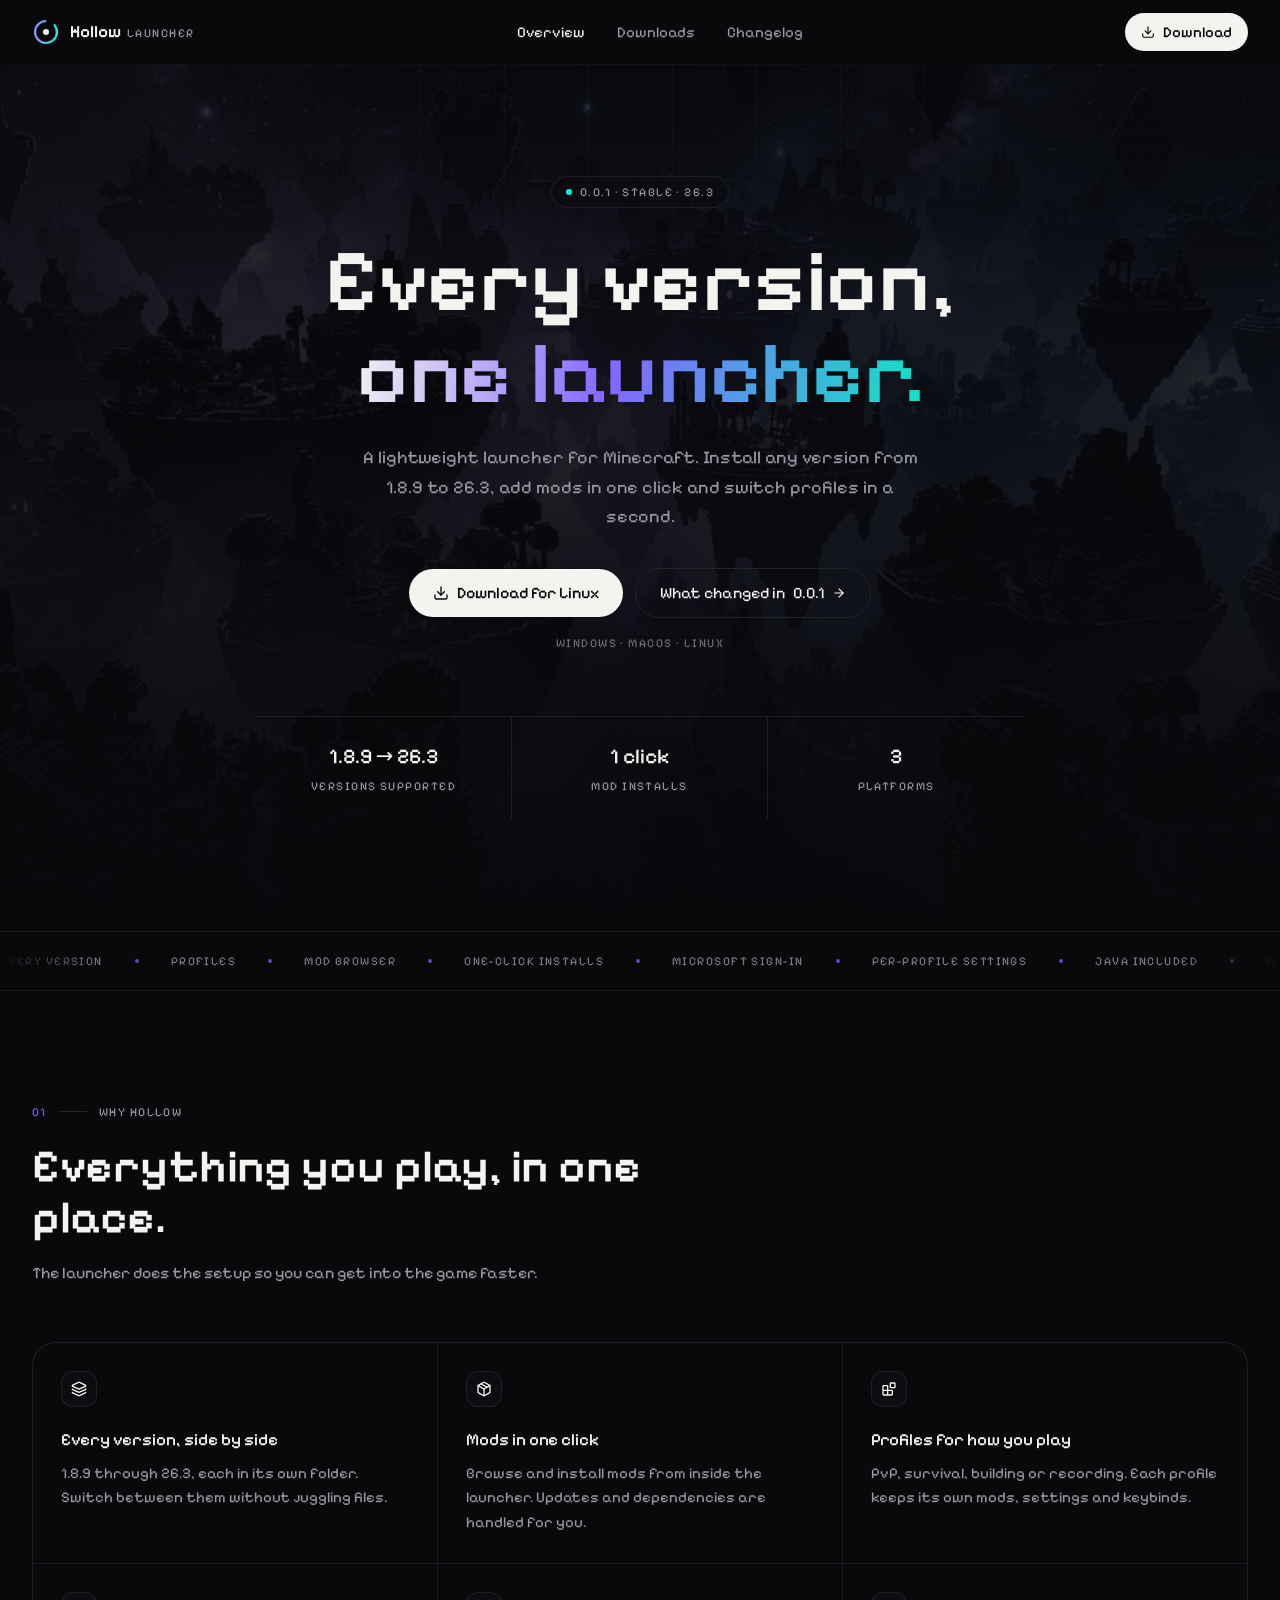
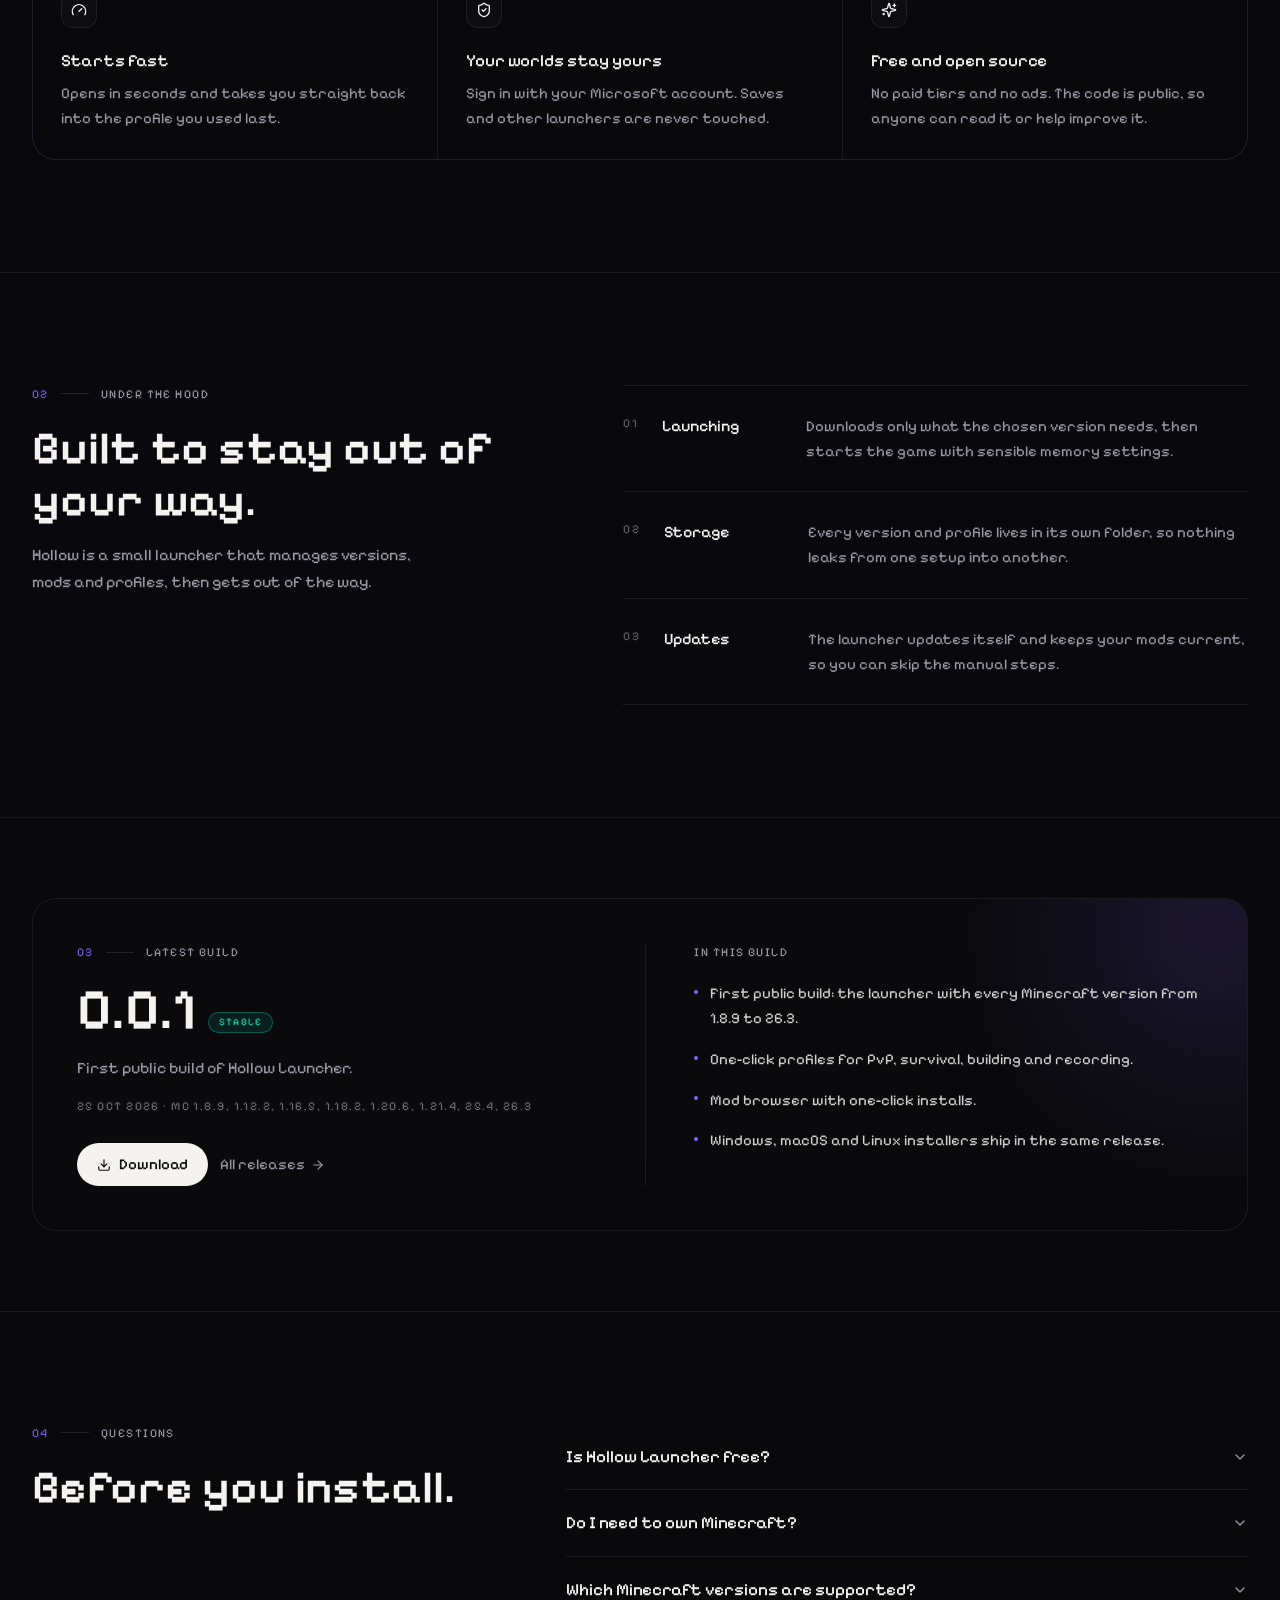
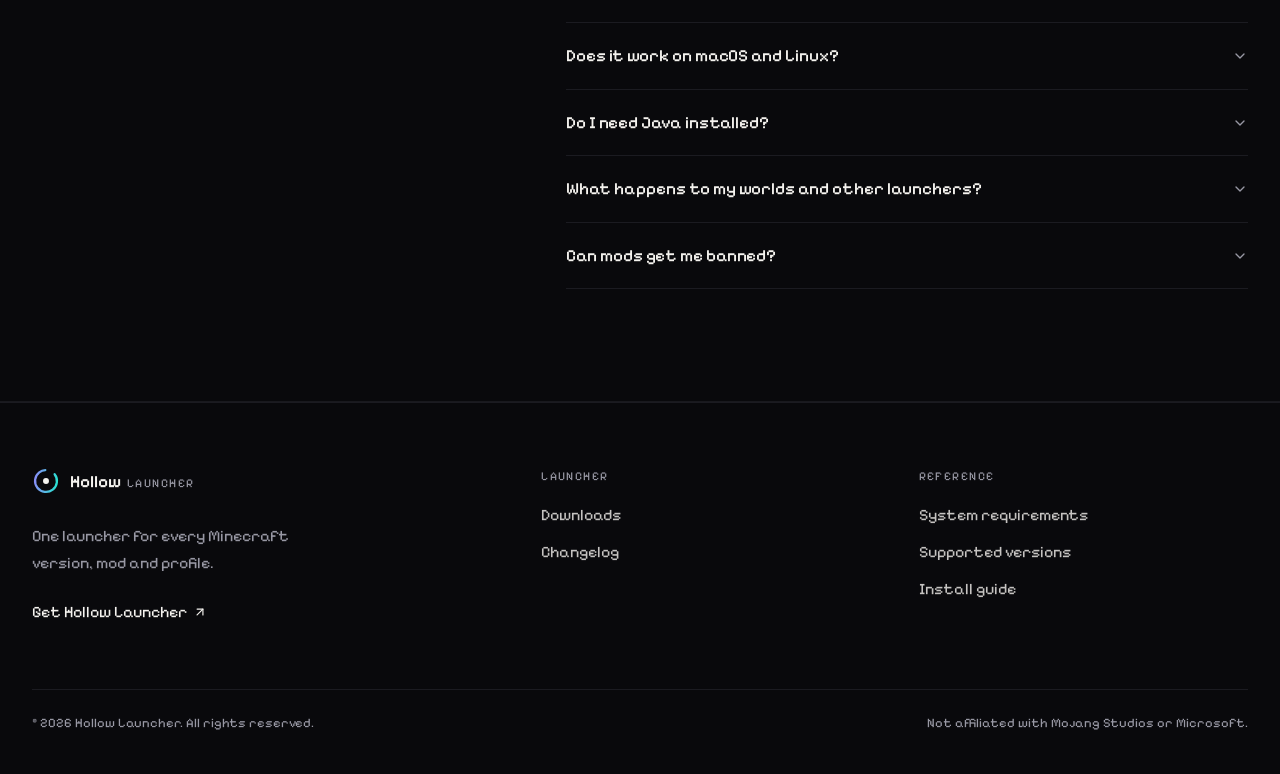
==== commit d231fa29: "Add files via upload" ====
--- a/index.html
+++ b/index.html
@@ -1,22 +1,20 @@
-<!DOCTYPE html>
-<html lang="en">
-<head>
-<meta charset="utf-8">
-<meta name="viewport" content="width=device-width, initial-scale=1">
-<title>Hollow Client — a lighter Minecraft client</title>
-<meta name="description" content="Hollow Client is a lightweight Minecraft client for 1.8.9 through 26.3. Curated mods, one-click profiles, and cosmetics unlocked by quests — all free.">
+<!doctype html><html><head><meta charset=utf8><meta name=viewport content="width=device-width,initial-scale=1,viewport-fit=cover"><style>:root{color-scheme:light;box-sizing:border-box;padding-top:env(safe-area-inset-top,0px);padding-bottom:env(safe-area-inset-bottom,0px)}html{scroll-padding-top:env(safe-area-inset-top,0px)}body{margin:0;padding:0;font:14px -apple-system,BlinkMacSystemFont,sans-serif;background:#fff;color:#000}img{max-width:100%}[hidden]:not([hidden=until-found i]){display:none!important}</style></head><body>
+
+<title>Hollow Launcher</title>
+<meta name="description" content="Hollow Launcher is a lightweight Minecraft launcher for 1.8.9 through 26.3. Every version side by side, one-click mod installs and profiles. Free and open source.">
 <meta name="theme-color" content="#08080B">
 <meta property="og:type" content="website">
-<meta property="og:title" content="Hollow Client — a lighter Minecraft client">
-<meta property="og:description" content="Hollow Client is a lightweight Minecraft client for 1.8.9 through 26.3. Curated mods, one-click profiles, and cosmetics unlocked by quests — all free.">
+<meta property="og:title" content="Hollow Launcher">
+<meta property="og:description" content="Hollow Launcher is a lightweight Minecraft launcher for 1.8.9 through 26.3. Every version side by side, one-click mod installs and profiles. Free and open source.">
 <meta name="twitter:card" content="summary_large_image">
 <link rel="icon" href="favicon.svg" type="image/svg+xml">
 <link rel="preconnect" href="https://fonts.googleapis.com">
 <link rel="preconnect" href="https://fonts.gstatic.com" crossorigin>
-<link rel="stylesheet" href="https://fonts.googleapis.com/css2?family=Inter:wght@300;400;500;600&family=Space+Grotesk:wght@400;500;600;700&display=swap">
+<link rel="stylesheet" href="https://fonts.googleapis.com/css2?family=Pixelify+Sans:wght@400..700&display=swap">
 <link rel="stylesheet" href="style.css">
-</head>
-<body data-page="home">
+
+<script>document.body.setAttribute("data-page","home")</script>
+
 <svg xmlns="http://www.w3.org/2000/svg" style="display:none" aria-hidden="true">
 <symbol id="i-download" viewBox="0 0 24 24"><path d="M21 15v4a2 2 0 0 1-2 2H5a2 2 0 0 1-2-2v-4"/><polyline points="7 10 12 15 17 10"/><line x1="12" x2="12" y1="15" y2="3"/></symbol>
 <symbol id="i-arrow-right" viewBox="0 0 24 24"><path d="M5 12h14"/><path d="m12 5 7 7-7 7"/></symbol>
@@ -41,13 +39,13 @@
 <symbol id="i-crown" viewBox="0 0 24 24"><path d="M11.562 3.266a.5.5 0 0 1 .876 0L15.39 8.87a1 1 0 0 0 1.516.294L21.183 5.5a.5.5 0 0 1 .798.519l-2.834 10.246a1 1 0 0 1-.956.734H5.81a1 1 0 0 1-.957-.734L2.02 6.02a.5.5 0 0 1 .798-.519l4.276 3.664a1 1 0 0 0 1.516-.294z"/><path d="M5 21h14"/></symbol>
 </svg>
 <header class="site-header"><div class="wrap">
-<div class="header-row"><a class="brand" href="index.html" aria-label="Hollow Client home"><svg viewBox="0 0 32 32" aria-hidden="true"><defs><linearGradient id="mark-h" x1="0" y1="0" x2="1" y2="1"><stop offset="0%" stop-color="hsl(252 100% 75%)"/><stop offset="100%" stop-color="hsl(170 88% 52%)"/></linearGradient></defs><circle cx="16" cy="16" r="12.5" fill="none" stroke="url(#mark-h)" stroke-width="2.6" stroke-linecap="round" stroke-dasharray="66 13" transform="rotate(-38 16 16)"/><circle cx="16" cy="16" r="3.4" fill="hsl(40 22% 95%)"/></svg><span class="brand-name"><b>Hollow</b><span>client</span></span></a>
-<nav class="nav" aria-label="Main"><a href="index.html" aria-current="page">Overview</a><a href="downloads.html">Downloads</a><a href="changelog.html">Changelog</a><a href="shop.html">Cosmetics</a></nav>
+<div class="header-row"><a class="brand" href="index.html" aria-label="Hollow Launcher home"><svg viewBox="0 0 32 32" aria-hidden="true"><defs><linearGradient id="mark-h" x1="0" y1="0" x2="1" y2="1"><stop offset="0%" stop-color="hsl(252 100% 75%)"/><stop offset="100%" stop-color="hsl(170 88% 52%)"/></linearGradient></defs><circle cx="16" cy="16" r="12.5" fill="none" stroke="url(#mark-h)" stroke-width="2.6" stroke-linecap="round" stroke-dasharray="66 13" transform="rotate(-38 16 16)"/><circle cx="16" cy="16" r="3.4" fill="hsl(40 22% 95%)"/></svg><span class="brand-name"><b>Hollow</b><span>launcher</span></span></a>
+<nav class="nav" aria-label="Main"><a href="index.html" aria-current="page">Overview</a><a href="downloads.html">Downloads</a><a href="changelog.html">Changelog</a></nav>
 <div class="header-actions">
 <a class="btn btn-solid header-cta" href="downloads.html"><svg class="icon icon-sm" aria-hidden="true"><use href="#i-download"/></svg>Download</a>
 <button class="menu-btn" type="button" aria-label="Toggle menu" aria-expanded="false"><svg class="icon i-open" aria-hidden="true"><use href="#i-menu"/></svg><svg class="icon i-close" aria-hidden="true"><use href="#i-x"/></svg></button>
 </div></div>
-<nav class="mobile-nav" aria-label="Mobile"><a href="index.html" aria-current="page">Overview</a><a href="downloads.html">Downloads</a><a href="changelog.html">Changelog</a><a href="shop.html">Cosmetics</a><a class="btn btn-solid" href="downloads.html">Download</a></nav>
+<nav class="mobile-nav" aria-label="Mobile"><a href="index.html" aria-current="page">Overview</a><a href="downloads.html">Downloads</a><a href="changelog.html">Changelog</a><a class="btn btn-solid" href="downloads.html">Download</a></nav>
 </div></header>
 <main>
 <section class="hero band">
@@ -55,43 +53,43 @@
 <div class="wrap hero-inner">
 <div class="hero-copy animate-rise">
 <span class="pill"><span class="ping"></span><span id="hero-badge-text">0.0.1 · stable · 26.3</span></span>
-<h1>Every frame,<br><span class="text-gradient">none wasted.</span></h1>
-<p class="hero-lead">A lightweight Minecraft client for people who feel the difference of three milliseconds. Curated mods, instant profiles, cosmetics that cost you nothing in performance.</p>
+<h1>Every version,<br><span class="text-gradient">one launcher.</span></h1>
+<p class="hero-lead">A lightweight launcher for Minecraft. Install any version from 1.8.9 to 26.3, add mods in one click and switch profiles in a second.</p>
 <div class="hero-actions">
 <a class="btn btn-solid btn-lg" href="downloads.html"><svg class="icon" aria-hidden="true"><use href="#i-download"/></svg><span id="hero-download-label">Download for Windows</span></a>
 <a class="btn btn-outline btn-lg" href="changelog.html">What changed in <span data-latest-version>0.0.1</span><svg class="icon icon-sm arrow" aria-hidden="true"><use href="#i-arrow-right"/></svg></a>
 </div>
 <p class="hero-platforms">Windows · macOS · Linux</p>
 </div>
-<div class="hero-stats"><div><b>1.8.9 → 26.3</b><span>Versions supported</span></div><div><b>60+</b><span>Built-in mods</span></div><div><b>4</b><span>One-click profiles</span></div></div>
+<div class="hero-stats"><div><b>1.8.9 → 26.3</b><span>Versions supported</span></div><div><b>1 click</b><span>Mod installs</span></div><div><b>3</b><span>Platforms</span></div></div>
 </div>
 </section>
-<div class="band"><div class="marquee" aria-hidden="true"><div class="marquee-track"><span>Keystrokes</span><span>CPS Counter</span><span>Toggle Sprint</span><span>Armor Status</span><span>Waypoints</span><span>Freelook</span><span>Scoreboard</span><span>Ping Display</span><span>Reach Display</span><span>Item Physics</span><span>Saturation</span><span>Hit Color</span><span>Motion Blur</span><span>Zoom</span><span>Chat Tabs</span><span>Block Overlay</span><span>Combo Counter</span><span>Fullbright</span><span>Keystrokes</span><span>CPS Counter</span><span>Toggle Sprint</span><span>Armor Status</span><span>Waypoints</span><span>Freelook</span><span>Scoreboard</span><span>Ping Display</span><span>Reach Display</span><span>Item Physics</span><span>Saturation</span><span>Hit Color</span><span>Motion Blur</span><span>Zoom</span><span>Chat Tabs</span><span>Block Overlay</span><span>Combo Counter</span><span>Fullbright</span></div></div></div>
+<div class="band"><div class="marquee" aria-hidden="true"><div class="marquee-track"><span>Every version</span><span>Profiles</span><span>Mod browser</span><span>One-click installs</span><span>Microsoft sign-in</span><span>Per-profile settings</span><span>Java included</span><span>Windows</span><span>macOS</span><span>Linux</span><span>No ads</span><span>Open source</span><span>Every version</span><span>Profiles</span><span>Mod browser</span><span>One-click installs</span><span>Microsoft sign-in</span><span>Per-profile settings</span><span>Java included</span><span>Windows</span><span>macOS</span><span>Linux</span><span>No ads</span><span>Open source</span></div></div></div>
 <section class="band"><div class="wrap section">
-<div class="section-head"><div class="eyebrow"><span class="idx">01</span><span class="rule"></span><span class="lbl">Why Hollow</span></div><h2 class="h-section">Tuned for the people who count ticks.</h2><p class="lead">Every decision in the client answers one question: does this make the next second of play feel better?</p></div>
-<div class="features"><div class="feature"><div class="ico"><svg class="icon" aria-hidden="true"><use href="#i-gauge"/></svg></div><h3>Frame-time, not just frame rate</h3><p>The render path skips vanilla overhead and smooths the spikes that actually cost you a trade.</p></div><div class="feature"><div class="ico"><svg class="icon" aria-hidden="true"><use href="#i-blocks"/></svg></div><h3>60+ mods, already in</h3><p>Keystrokes, CPS, armour status, waypoints, freelook, toggle sprint — toggle each one per profile.</p></div><div class="feature"><div class="ico"><svg class="icon" aria-hidden="true"><use href="#i-layers"/></svg></div><h3>Profiles that switch in one click</h3><p>PvP, survival, building and recording, each with its own mods, keybinds and render distance.</p></div><div class="feature"><div class="ico"><svg class="icon" aria-hidden="true"><use href="#i-sparkles"/></svg></div><h3>Cosmetics, no tax</h3><p>Capes, wings and emotes render on your machine and never touch your frame budget.</p></div><div class="feature"><div class="ico"><svg class="icon" aria-hidden="true"><use href="#i-package"/></svg></div><h3>One launcher, every version</h3><p>1.8.9 through 26.3 installed side by side. Stop juggling folders before you queue.</p></div><div class="feature"><div class="ico"><svg class="icon" aria-hidden="true"><use href="#i-shield-check"/></svg></div><h3>Vanilla-safe by design</h3><p>Nothing leaves your client. Servers see stock Minecraft, and your worlds stay untouched.</p></div></div>
+<div class="section-head"><div class="eyebrow"><span class="idx">01</span><span class="rule"></span><span class="lbl">Why Hollow</span></div><h2 class="h-section">Everything you play, in one place.</h2><p class="lead">The launcher does the setup so you can get into the game faster.</p></div>
+<div class="features"><div class="feature"><div class="ico"><svg class="icon" aria-hidden="true"><use href="#i-layers"/></svg></div><h3>Every version, side by side</h3><p>1.8.9 through 26.3, each in its own folder. Switch between them without juggling files.</p></div><div class="feature"><div class="ico"><svg class="icon" aria-hidden="true"><use href="#i-package"/></svg></div><h3>Mods in one click</h3><p>Browse and install mods from inside the launcher. Updates and dependencies are handled for you.</p></div><div class="feature"><div class="ico"><svg class="icon" aria-hidden="true"><use href="#i-blocks"/></svg></div><h3>Profiles for how you play</h3><p>PvP, survival, building or recording. Each profile keeps its own mods, settings and keybinds.</p></div><div class="feature"><div class="ico"><svg class="icon" aria-hidden="true"><use href="#i-gauge"/></svg></div><h3>Starts fast</h3><p>Opens in seconds and takes you straight back into the profile you used last.</p></div><div class="feature"><div class="ico"><svg class="icon" aria-hidden="true"><use href="#i-shield-check"/></svg></div><h3>Your worlds stay yours</h3><p>Sign in with your Microsoft account. Saves and other launchers are never touched.</p></div><div class="feature"><div class="ico"><svg class="icon" aria-hidden="true"><use href="#i-sparkles"/></svg></div><h3>Free and open source</h3><p>No paid tiers and no ads. The code is public, so anyone can read it or help improve it.</p></div></div>
 </div></section>
 <section class="band band-tint"><div class="wrap section split split-hood">
-<div class="sticky-col"><div class="eyebrow"><span class="idx">02</span><span class="rule"></span><span class="lbl">Under the hood</span></div><h2 class="h-section">A shorter path from tick to pixel.</h2><p class="lead" style="max-width:24rem">Hollow is not a pile of mods on top of vanilla. It is a leaner client that happens to ship with them.</p></div>
-<div class="hood-list"><div><span class="n">01</span><h3>Rendering</h3><p>Batched chunk updates and a trimmed HUD loop, so the work that used to land mid-fight happens once, up front.</p></div><div><span class="n">02</span><h3>Memory</h3><p>Every mod shares a single loader. The client idles below vanilla's footprint instead of creeping above it.</p></div><div><span class="n">03</span><h3>Startup</h3><p>Cold launch drops you straight back into the profile and version you closed, before the menu finishes drawing.</p></div></div>
+<div class="sticky-col"><div class="eyebrow"><span class="idx">02</span><span class="rule"></span><span class="lbl">Under the hood</span></div><h2 class="h-section">Built to stay out of your way.</h2><p class="lead" style="max-width:24rem">Hollow is a small launcher that manages versions, mods and profiles, then gets out of the way.</p></div>
+<div class="hood-list"><div><span class="n">01</span><h3>Launching</h3><p>Downloads only what the chosen version needs, then starts the game with sensible memory settings.</p></div><div><span class="n">02</span><h3>Storage</h3><p>Every version and profile lives in its own folder, so nothing leaks from one setup into another.</p></div><div><span class="n">03</span><h3>Updates</h3><p>The launcher updates itself and keeps your mods current, so you can skip the manual steps.</p></div></div>
 </div></section>
 <section class="band"><div class="wrap" style="padding-top:5rem;padding-bottom:5rem"><div class="latest" id="latest-build"></div></div></section>
 <section class="band" id="faq"><div class="wrap section split split-faq">
 <div><div class="eyebrow"><span class="idx">04</span><span class="rule"></span><span class="lbl">Questions</span></div><h2 class="h-section">Before you install.</h2></div>
-<div class="faq"><details><summary>Is Hollow Client free?<svg class="icon" aria-hidden="true"><use href="#i-chevron-down"/></svg></summary><p>Yes. The client, the mod library and the cosmetics are all free. No paid tiers, no ads inside the launcher.</p></details><details><summary>Will using it get me banned?<svg class="icon" aria-hidden="true"><use href="#i-chevron-down"/></svg></summary><p>Hollow only changes what happens on your screen. It never sends modified packets, so servers see a vanilla client — it is safe anywhere vanilla is allowed. Check each server's rules anyway.</p></details><details><summary>Which Minecraft versions are supported?<svg class="icon" aria-hidden="true"><use href="#i-chevron-down"/></svg></summary><p>Everything from 1.8.9 through 26.3, installed side by side from a single launcher. New Minecraft releases are added as they ship.</p></details><details><summary>Does it work on macOS and Linux?<svg class="icon" aria-hidden="true"><use href="#i-chevron-down"/></svg></summary><p>Yes. There are native builds for both, including Apple silicon. Performance tuning is identical to the Windows build.</p></details><details><summary>Do I need Java installed?<svg class="icon" aria-hidden="true"><use href="#i-chevron-down"/></svg></summary><p>No. A tuned Java 17 runtime ships inside the installer and is only used by Hollow, so it will not touch anything else on your machine.</p></details><details><summary>What happens to my worlds and other mods?<svg class="icon" aria-hidden="true"><use href="#i-chevron-down"/></svg></summary><p>They stay exactly where they are. Hollow keeps its own folder, so vanilla and any other client keep working the way they always did. Uninstalling leaves your saves untouched.</p></details></div>
+<div class="faq"><details><summary>Is Hollow Launcher free?<svg class="icon" aria-hidden="true"><use href="#i-chevron-down"/></svg></summary><p>Yes. The launcher and its source code are free. No paid tiers, no ads.</p></details><details><summary>Do I need to own Minecraft?<svg class="icon" aria-hidden="true"><use href="#i-chevron-down"/></svg></summary><p>Yes. You sign in with the Microsoft account that owns Minecraft: Java Edition. Hollow does not offer cracked or offline-only play.</p></details><details><summary>Which Minecraft versions are supported?<svg class="icon" aria-hidden="true"><use href="#i-chevron-down"/></svg></summary><p>Everything from 1.8.9 through 26.3, installed side by side from a single launcher. New Minecraft releases are added as they ship.</p></details><details><summary>Does it work on macOS and Linux?<svg class="icon" aria-hidden="true"><use href="#i-chevron-down"/></svg></summary><p>Yes. There are builds for Windows, macOS and Linux.</p></details><details><summary>Do I need Java installed?<svg class="icon" aria-hidden="true"><use href="#i-chevron-down"/></svg></summary><p>No. The launcher downloads the Java version each Minecraft version needs and uses it only for Hollow, so nothing else on your machine is touched.</p></details><details><summary>What happens to my worlds and other launchers?<svg class="icon" aria-hidden="true"><use href="#i-chevron-down"/></svg></summary><p>They stay exactly where they are. Hollow keeps its own folder, so the official launcher and any other keep working. Uninstalling leaves your saves untouched.</p></details><details><summary>Can mods get me banned?<svg class="icon" aria-hidden="true"><use href="#i-chevron-down"/></svg></summary><p>The launcher itself does not change how you play, but some servers ban certain mods. Check each server's rules before you install anything.</p></details></div>
 </div></section>
 </main>
 <footer class="site-footer"><div class="wrap">
 <div class="footer-top">
-<div><span class="brand" style="pointer-events:none"><svg viewBox="0 0 32 32" aria-hidden="true"><defs><linearGradient id="mark-f" x1="0" y1="0" x2="1" y2="1"><stop offset="0%" stop-color="hsl(252 100% 75%)"/><stop offset="100%" stop-color="hsl(170 88% 52%)"/></linearGradient></defs><circle cx="16" cy="16" r="12.5" fill="none" stroke="url(#mark-f)" stroke-width="2.6" stroke-linecap="round" stroke-dasharray="66 13" transform="rotate(-38 16 16)"/><circle cx="16" cy="16" r="3.4" fill="hsl(40 22% 95%)"/></svg><span class="brand-name"><b>Hollow</b><span>client</span></span></span>
-<p>A client built around the only thing that matters mid-fight: the next frame.</p>
-<a class="get" href="downloads.html">Get Hollow Client <svg class="icon icon-sm" aria-hidden="true"><use href="#i-arrow-up-right"/></svg></a></div>
-<div><h4>Client</h4><ul><li><a href="downloads.html">Downloads</a></li><li><a href="changelog.html">Changelog</a></li><li><a href="shop.html">Cosmetics shop</a></li></ul></div>
+<div><span class="brand" style="pointer-events:none"><svg viewBox="0 0 32 32" aria-hidden="true"><defs><linearGradient id="mark-f" x1="0" y1="0" x2="1" y2="1"><stop offset="0%" stop-color="hsl(252 100% 75%)"/><stop offset="100%" stop-color="hsl(170 88% 52%)"/></linearGradient></defs><circle cx="16" cy="16" r="12.5" fill="none" stroke="url(#mark-f)" stroke-width="2.6" stroke-linecap="round" stroke-dasharray="66 13" transform="rotate(-38 16 16)"/><circle cx="16" cy="16" r="3.4" fill="hsl(40 22% 95%)"/></svg><span class="brand-name"><b>Hollow</b><span>launcher</span></span></span>
+<p>One launcher for every Minecraft version, mod and profile.</p>
+<a class="get" href="downloads.html">Get Hollow Launcher <svg class="icon icon-sm" aria-hidden="true"><use href="#i-arrow-up-right"/></svg></a></div>
+<div><h4>Launcher</h4><ul><li><a href="downloads.html">Downloads</a></li><li><a href="changelog.html">Changelog</a></li></ul></div>
 <div><h4>Reference</h4><ul><li><a href="downloads.html#requirements">System requirements</a></li><li><a href="downloads.html#requirements">Supported versions</a></li><li><a href="downloads.html#install">Install guide</a></li></ul></div>
 </div>
-<div class="footer-bottom"><p>© 2026 Hollow Client. All rights reserved.</p><p>Not affiliated with Mojang Studios or Microsoft.</p></div>
+<div class="footer-bottom"><p>© 2026 Hollow Launcher. All rights reserved.</p><p>Not affiliated with Mojang Studios or Microsoft.</p></div>
 </div></footer>
 <script src="data.js"></script>
 <script src="app.js"></script>
-</body>
-</html>
+
+</body></html>
--- a/style.css
+++ b/style.css
@@ -1,4 +1,4 @@
-/* Hollow Client — site styles
+/* Hollow Launcher — site styles
    Design tokens are HSL triplets so alpha can be added: hsl(var(--primary) / .4) */
 
 :root {
@@ -9,18 +9,18 @@
   --accent: 170 88% 48%;
   --muted: 240 6% 62%;
   --border: 240 9% 15%;
-  --font-heading: "Space Grotesk", ui-sans-serif, system-ui, sans-serif;
-  --font-body: "Inter", ui-sans-serif, system-ui, sans-serif;
-  --font-mono: ui-monospace, SFMono-Regular, Menlo, Monaco, Consolas, "Liberation Mono", monospace;
+  --font-heading: "Pixelify Sans", ui-monospace, system-ui, sans-serif;
+  --font-body: "Pixelify Sans", ui-monospace, system-ui, sans-serif;
+  --font-mono: "Pixelify Sans", ui-monospace, SFMono-Regular, Menlo, Consolas, monospace;
   color-scheme: dark;
 }
 
 *, *::before, *::after { box-sizing: border-box; border-color: hsl(var(--border)); }
-html { scroll-behavior: smooth; -webkit-font-smoothing: antialiased; -moz-osx-font-smoothing: grayscale; }
+html { scroll-behavior: smooth; -webkit-font-smoothing: auto; -moz-osx-font-smoothing: auto; }
 body {
   margin: 0; min-height: 100vh; display: flex; flex-direction: column;
   background: hsl(var(--bg)); color: hsl(var(--fg));
-  font-family: var(--font-body); font-size: 16px; line-height: 1.5;
+  font-family: var(--font-body); font-size: 18px; line-height: 1.5;
 }
 ::selection { background: hsl(var(--primary) / .35); color: hsl(var(--fg)); }
 a { color: inherit; text-decoration: none; }
@@ -43,7 +43,7 @@
 main { flex: 1; padding-top: 4rem; }
 .band { border-bottom: 1px solid hsl(var(--border) / .6); }
 .band-tint { background: hsl(var(--card) / .2); }
-.mono { font-family: var(--font-mono); font-size: 10px; text-transform: uppercase; }
+.mono { font-family: var(--font-mono); font-size: 12px; text-transform: uppercase; }
 .muted { color: hsl(var(--muted)); }
 .text-gradient {
   background: linear-gradient(100deg, hsl(var(--fg)) 0%, hsl(var(--primary)) 45%, hsl(var(--accent)) 100%);
@@ -59,14 +59,14 @@
 }
 
 /* ---------- eyebrow ---------- */
-.eyebrow { display: flex; align-items: center; gap: .75rem; font-family: var(--font-mono); font-size: 10px; text-transform: uppercase; letter-spacing: .24em; }
+.eyebrow { display: flex; align-items: center; gap: .75rem; font-family: var(--font-mono); font-size: 12px; text-transform: uppercase; letter-spacing: .12em; }
 .eyebrow .idx { color: hsl(var(--primary) / .9); }
 .eyebrow .rule { width: 1.75rem; height: 1px; background: hsl(var(--border)); }
 .eyebrow .lbl { color: hsl(var(--muted)); }
 
-.h-section { margin-top: 1.25rem; font-family: var(--font-heading); font-size: clamp(1.9rem, 3.6vw, 3rem); font-weight: 600; line-height: 1.05; letter-spacing: -.035em; }
-.h-page { margin-top: 1.25rem; font-family: var(--font-heading); font-size: clamp(2.2rem, 5vw, 3.6rem); font-weight: 600; line-height: .98; letter-spacing: -.045em; }
-.lead { margin-top: 1rem; font-size: 14px; line-height: 1.65; color: hsl(var(--muted)); }
+.h-section { margin-top: 1.25rem; font-family: var(--font-heading); font-size: clamp(1.9rem, 3.6vw, 3rem); font-weight: 600; line-height: 1.12; letter-spacing: 0; }
+.h-page { margin-top: 1.25rem; font-family: var(--font-heading); font-size: clamp(2.2rem, 5vw, 3.6rem); font-weight: 600; line-height: 1.06; letter-spacing: 0; }
+.lead { margin-top: 1rem; font-size: 16px; line-height: 1.65; color: hsl(var(--muted)); }
 
 /* ---------- buttons ---------- */
 .btn { display: inline-flex; align-items: center; justify-content: center; gap: .5rem; border-radius: 999px; font-weight: 500; transition: box-shadow .3s, background-color .2s, border-color .2s, color .2s; white-space: nowrap; }
@@ -74,8 +74,8 @@
 .btn-solid:hover { box-shadow: 0 0 36px -8px hsl(var(--fg) / .55); }
 .btn-outline { border: 1px solid hsl(var(--border)); color: hsl(var(--fg)); font-weight: 400; }
 .btn-outline:hover { border-color: hsl(var(--fg) / .3); background: hsl(var(--card) / .6); }
-.btn-md { padding: .625rem 1.25rem; font-size: 13px; }
-.btn-lg { padding: .75rem 1.5rem; font-size: 14px; }
+.btn-md { padding: .625rem 1.25rem; font-size: 15px; }
+.btn-lg { padding: .75rem 1.5rem; font-size: 16px; }
 .btn[disabled] { cursor: not-allowed; border: 1px solid hsl(var(--border) / .7); background: none; color: hsl(var(--muted)); font-weight: 400; box-shadow: none; }
 .btn .arrow { transition: transform .3s; }
 .btn:hover .arrow, .link-arrow:hover .arrow { transform: translateX(2px); }
@@ -88,20 +88,20 @@
 .brand:hover { opacity: .8; }
 .brand svg { width: 1.75rem; height: 1.75rem; }
 .brand-name { display: flex; align-items: baseline; gap: .375rem; }
-.brand-name b { font-family: var(--font-heading); font-size: 15px; font-weight: 600; letter-spacing: -.01em; }
-.brand-name span { font-family: var(--font-mono); font-size: 10px; text-transform: uppercase; letter-spacing: .22em; color: hsl(var(--muted)); }
+.brand-name b { font-family: var(--font-heading); font-size: 17px; font-weight: 600; letter-spacing: 0; }
+.brand-name span { font-family: var(--font-mono); font-size: 12px; text-transform: uppercase; letter-spacing: .12em; color: hsl(var(--muted)); }
 .nav { display: none; align-items: center; gap: .25rem; }
-.nav a { border-radius: 999px; padding: .375rem .875rem; font-size: 13px; color: hsl(var(--muted)); transition: color .2s; }
+.nav a { border-radius: 999px; padding: .375rem .875rem; font-size: 15px; color: hsl(var(--muted)); transition: color .2s; }
 .nav a:hover, .nav a[aria-current="page"] { color: hsl(var(--fg)); }
 .header-actions { display: flex; align-items: center; gap: .5rem; }
-.header-cta { display: none; padding: .5rem 1rem; font-size: 13px; }
+.header-cta { display: none; padding: .5rem 1rem; font-size: 15px; }
 .menu-btn { display: inline-flex; align-items: center; justify-content: center; width: 2.25rem; height: 2.25rem; border: 1px solid hsl(var(--border)); border-radius: 999px; }
 .menu-btn .i-close { display: none; }
 .menu-open .menu-btn .i-open { display: none; }
 .menu-open .menu-btn .i-close { display: block; }
 .mobile-nav { display: none; border-top: 1px solid hsl(var(--border) / .7); padding: .75rem 0 1.25rem; }
 .menu-open .mobile-nav { display: block; }
-.mobile-nav a { display: block; padding: .75rem 0; font-size: 15px; color: hsl(var(--muted)); border-bottom: 1px solid hsl(var(--border) / .5); }
+.mobile-nav a { display: block; padding: .75rem 0; font-size: 17px; color: hsl(var(--muted)); border-bottom: 1px solid hsl(var(--border) / .5); }
 .mobile-nav a[aria-current="page"] { color: hsl(var(--fg)); }
 .mobile-nav .btn { margin-top: 1rem; width: 100%; padding: .75rem 1rem; color: hsl(var(--bg)); border: 0; }
 @media (min-width: 640px) { .header-cta { display: inline-flex; } }
@@ -118,24 +118,24 @@
 .hero-copy { text-align: center; }
 @keyframes rise { from { opacity: 0; transform: translateY(18px); } to { opacity: 1; transform: none; } }
 .animate-rise { animation: rise .8s cubic-bezier(.22, 1, .36, 1) both; }
-.pill { display: inline-flex; align-items: center; gap: .5rem; border: 1px solid hsl(var(--border) / .8); background: hsl(var(--card) / .6); backdrop-filter: blur(6px); -webkit-backdrop-filter: blur(6px); border-radius: 999px; padding: .375rem .875rem; font-family: var(--font-mono); font-size: 10px; text-transform: uppercase; letter-spacing: .2em; color: hsl(var(--muted)); }
+.pill { display: inline-flex; align-items: center; gap: .5rem; border: 1px solid hsl(var(--border) / .8); background: hsl(var(--card) / .6); backdrop-filter: blur(6px); -webkit-backdrop-filter: blur(6px); border-radius: 999px; padding: .375rem .875rem; font-family: var(--font-mono); font-size: 12px; text-transform: uppercase; letter-spacing: .12em; color: hsl(var(--muted)); }
 .ping { position: relative; display: flex; width: 6px; height: 6px; }
 .ping::before, .ping::after { content: ""; border-radius: 999px; background: hsl(var(--accent)); }
 .ping::before { position: absolute; inset: 0; opacity: .7; animation: ping 1.6s cubic-bezier(0, 0, .2, 1) infinite; }
 .ping::after { position: relative; width: 6px; height: 6px; }
 @keyframes ping { 75%, 100% { transform: scale(2.4); opacity: 0; } }
-.hero h1 { margin: 1.75rem auto 0; max-width: 56rem; font-family: var(--font-heading); font-size: clamp(2.6rem, 7.2vw, 5.5rem); font-weight: 600; line-height: .94; letter-spacing: -.045em; }
-.hero-lead { margin: 1.5rem auto 0; max-width: 36rem; font-size: 15px; line-height: 1.65; color: hsl(var(--muted)); }
-@media (min-width: 640px) { .hero-lead { font-size: 16px; } }
+.hero h1 { margin: 1.75rem auto 0; max-width: 56rem; font-family: var(--font-heading); font-size: clamp(2.6rem, 7.2vw, 5.5rem); font-weight: 600; line-height: 1.04; letter-spacing: 0; }
+.hero-lead { margin: 1.5rem auto 0; max-width: 36rem; font-size: 17px; line-height: 1.65; color: hsl(var(--muted)); }
+@media (min-width: 640px) { .hero-lead { font-size: 18px; } }
 .hero-actions { margin-top: 2.25rem; display: flex; flex-direction: column; align-items: center; justify-content: center; gap: .75rem; }
 .hero-actions .btn { width: 100%; }
 @media (min-width: 640px) { .hero-actions { flex-direction: row; } .hero-actions .btn { width: auto; } }
-.hero-platforms { margin-top: 1rem; font-family: var(--font-mono); font-size: 10px; text-transform: uppercase; letter-spacing: .2em; color: hsl(var(--muted) / .7); }
+.hero-platforms { margin-top: 1rem; font-family: var(--font-mono); font-size: 12px; text-transform: uppercase; letter-spacing: .12em; color: hsl(var(--muted) / .7); }
 .hero-stats { margin: 4rem auto 0; max-width: 48rem; display: grid; grid-template-columns: 1fr; border-top: 1px solid hsl(var(--border) / .7); }
 .hero-stats > div { padding: 1.5rem .5rem; text-align: center; border-bottom: 1px solid hsl(var(--border) / .7); }
 .hero-stats > div:last-child { border-bottom: 0; }
-.hero-stats b { display: block; font-family: var(--font-heading); font-size: 18px; font-weight: 500; letter-spacing: -.01em; }
-.hero-stats span { display: block; margin-top: .25rem; font-family: var(--font-mono); font-size: 10px; text-transform: uppercase; letter-spacing: .2em; color: hsl(var(--muted)); }
+.hero-stats b { display: block; font-family: var(--font-heading); font-size: 21px; font-weight: 500; letter-spacing: 0; }
+.hero-stats span { display: block; margin-top: .25rem; font-family: var(--font-mono); font-size: 12px; text-transform: uppercase; letter-spacing: .12em; color: hsl(var(--muted)); }
 @media (min-width: 640px) {
   .hero-stats { grid-template-columns: repeat(3, 1fr); }
   .hero-stats > div { border-bottom: 0; border-right: 1px solid hsl(var(--border) / .7); }
@@ -145,7 +145,7 @@
 /* ---------- marquee ---------- */
 .marquee { position: relative; overflow: hidden; padding: 1.25rem 0; -webkit-mask-image: linear-gradient(90deg, #0000, #000 8% 92%, #0000); mask-image: linear-gradient(90deg, #0000, #000 8% 92%, #0000); }
 .marquee-track { display: flex; width: max-content; align-items: center; animation: marquee 46s linear infinite; }
-.marquee-track span { display: flex; align-items: center; gap: 2rem; padding-right: 2rem; font-family: var(--font-mono); font-size: 10px; text-transform: uppercase; letter-spacing: .22em; color: hsl(var(--muted) / .8); }
+.marquee-track span { display: flex; align-items: center; gap: 2rem; padding-right: 2rem; font-family: var(--font-mono); font-size: 12px; text-transform: uppercase; letter-spacing: .12em; color: hsl(var(--muted) / .8); }
 .marquee-track span::after { content: ""; width: 4px; height: 4px; border-radius: 999px; background: hsl(var(--primary) / .7); }
 @keyframes marquee { to { transform: translateX(-50%); } }
 
@@ -162,17 +162,17 @@
 .feature:hover { background: hsl(var(--card) / .7); }
 .feature .ico { display: flex; align-items: center; justify-content: center; width: 2.25rem; height: 2.25rem; border: 1px solid hsl(var(--border) / .8); border-radius: .75rem; background: hsl(var(--card)); transition: border-color .3s, color .3s; }
 .feature:hover .ico { border-color: hsl(var(--primary) / .5); color: hsl(var(--primary)); }
-.feature h3 { margin-top: 1.25rem; font-family: var(--font-heading); font-size: 15px; font-weight: 500; letter-spacing: -.01em; }
-.feature p { margin-top: .5rem; font-size: 13px; line-height: 1.65; color: hsl(var(--muted)); }
+.feature h3 { margin-top: 1.25rem; font-family: var(--font-heading); font-size: 17px; font-weight: 500; letter-spacing: 0; }
+.feature p { margin-top: .5rem; font-size: 15px; line-height: 1.65; color: hsl(var(--muted)); }
 
 .split { display: grid; gap: 3rem; }
 @media (min-width: 1024px) { .split-hood { grid-template-columns: .9fr 1.1fr; gap: 5rem; } .split-faq { grid-template-columns: .8fr 1.2fr; gap: 5rem; } .split-req { grid-template-columns: .8fr 1.2fr; gap: 5rem; } .sticky-col { position: sticky; top: 7rem; align-self: start; } }
 .hood-list > div { display: grid; gap: .75rem; border-top: 1px solid hsl(var(--border) / .7); padding: 1.75rem 0; }
 .hood-list > div:last-child { border-bottom: 1px solid hsl(var(--border) / .7); }
 @media (min-width: 640px) { .hood-list > div { grid-template-columns: auto 120px 1fr; gap: 1.5rem; align-items: start; } }
-.hood-list .n { font-family: var(--font-mono); font-size: 10px; letter-spacing: .2em; color: hsl(var(--muted) / .6); }
-.hood-list h3 { font-family: var(--font-heading); font-size: 14px; font-weight: 500; letter-spacing: -.01em; }
-.hood-list p { font-size: 13px; line-height: 1.65; color: hsl(var(--muted)); }
+.hood-list .n { font-family: var(--font-mono); font-size: 12px; letter-spacing: .12em; color: hsl(var(--muted) / .6); }
+.hood-list h3 { font-family: var(--font-heading); font-size: 16px; font-weight: 500; letter-spacing: 0; }
+.hood-list p { font-size: 15px; line-height: 1.65; color: hsl(var(--muted)); }
 
 /* latest build */
 .latest { position: relative; overflow: hidden; border: 1px solid hsl(var(--border) / .7); border-radius: 1.5rem; background: hsl(var(--card) / .4); }
@@ -181,43 +181,43 @@
 @media (min-width: 640px) { .latest-grid { padding: 2.75rem; } }
 @media (min-width: 1024px) { .latest-grid { grid-template-columns: .95fr 1.05fr; gap: 4rem; } }
 .version-row { margin-top: 1.25rem; display: flex; align-items: flex-end; gap: .75rem; }
-.version-row h2 { font-family: var(--font-heading); font-size: clamp(2.4rem, 5vw, 3.6rem); font-weight: 600; line-height: 1; letter-spacing: -.05em; }
-.tag { display: inline-flex; border-radius: 999px; border: 1px solid hsl(var(--accent) / .3); background: hsl(var(--accent) / .1); padding: .125rem .625rem; font-family: var(--font-mono); font-size: 9px; text-transform: uppercase; letter-spacing: .18em; color: hsl(var(--accent)); }
+.version-row h2 { font-family: var(--font-heading); font-size: clamp(2.4rem, 5vw, 3.6rem); font-weight: 600; line-height: 1; letter-spacing: 0; }
+.tag { display: inline-flex; border-radius: 999px; border: 1px solid hsl(var(--accent) / .3); background: hsl(var(--accent) / .1); padding: .125rem .625rem; font-family: var(--font-mono); font-size: 10px; text-transform: uppercase; letter-spacing: .12em; color: hsl(var(--accent)); }
 .tag-beta { border-color: hsl(var(--primary) / .4); background: hsl(var(--primary) / .1); color: hsl(var(--primary)); }
 .version-row .tag { margin-bottom: .375rem; }
-.latest p.sum { margin-top: 1rem; max-width: 24rem; font-size: 14px; line-height: 1.65; color: hsl(var(--muted)); }
-.latest p.meta { margin-top: 1rem; font-family: var(--font-mono); font-size: 10px; text-transform: uppercase; letter-spacing: .2em; color: hsl(var(--muted) / .7); }
+.latest p.sum { margin-top: 1rem; max-width: 24rem; font-size: 16px; line-height: 1.65; color: hsl(var(--muted)); }
+.latest p.meta { margin-top: 1rem; font-family: var(--font-mono); font-size: 12px; text-transform: uppercase; letter-spacing: .12em; color: hsl(var(--muted) / .7); }
 .latest-actions { margin-top: 1.75rem; display: flex; flex-wrap: wrap; align-items: center; gap: .75rem; }
-.link-arrow { display: inline-flex; align-items: center; gap: .375rem; font-size: 13px; color: hsl(var(--muted)); transition: color .2s; }
+.link-arrow { display: inline-flex; align-items: center; gap: .375rem; font-size: 15px; color: hsl(var(--muted)); transition: color .2s; }
 .link-arrow:hover { color: hsl(var(--fg)); }
 .link-arrow .arrow { width: .875rem; height: .875rem; transition: transform .3s; }
 .latest-notes { border-top: 1px solid hsl(var(--border) / .7); padding-top: 2rem; }
 @media (min-width: 1024px) { .latest-notes { border-top: 0; border-left: 1px solid hsl(var(--border) / .7); padding-top: 0; padding-left: 3rem; } }
-.latest-notes h3 { font-family: var(--font-mono); font-size: 10px; text-transform: uppercase; letter-spacing: .22em; font-weight: 400; color: hsl(var(--muted)); }
+.latest-notes h3 { font-family: var(--font-mono); font-size: 12px; text-transform: uppercase; letter-spacing: .12em; font-weight: 400; color: hsl(var(--muted)); }
 .dot-list { display: grid; gap: 1rem; margin-top: 1.25rem; }
-.dot-list li { display: flex; gap: .75rem; font-size: 13px; line-height: 1.65; color: hsl(var(--fg) / .85); }
+.dot-list li { display: flex; gap: .75rem; font-size: 15px; line-height: 1.65; color: hsl(var(--fg) / .85); }
 .dot-list li::before { content: ""; flex-shrink: 0; width: 4px; height: 4px; margin-top: .55rem; border-radius: 999px; background: hsl(var(--primary)); }
 
 /* faq */
 .faq details { border-bottom: 1px solid hsl(var(--border) / .7); }
-.faq summary { display: flex; align-items: center; justify-content: space-between; gap: 1rem; padding: 1.25rem 0; cursor: pointer; list-style: none; font-family: var(--font-heading); font-size: 15px; font-weight: 500; letter-spacing: -.01em; }
+.faq summary { display: flex; align-items: center; justify-content: space-between; gap: 1rem; padding: 1.25rem 0; cursor: pointer; list-style: none; font-family: var(--font-heading); font-size: 17px; font-weight: 500; letter-spacing: 0; }
 .faq summary::-webkit-details-marker { display: none; }
 .faq summary .icon { color: hsl(var(--muted)); transition: transform .2s; }
 .faq details[open] summary .icon { transform: rotate(180deg); }
-.faq details p { padding: 0 2rem 1.25rem 0; font-size: 13px; line-height: 1.65; color: hsl(var(--muted)); }
+.faq details p { padding: 0 2rem 1.25rem 0; font-size: 15px; line-height: 1.65; color: hsl(var(--muted)); }
 
 /* ---------- footer ---------- */
 .site-footer { border-top: 1px solid hsl(var(--border) / .7); background: hsl(var(--bg)); }
 .footer-top { display: grid; gap: 3rem; padding-top: 4rem; padding-bottom: 4rem; }
 @media (min-width: 768px) { .footer-top { grid-template-columns: 1.4fr 1fr 1fr; } }
-.footer-top p { margin-top: 1.25rem; max-width: 20rem; font-size: 14px; line-height: 1.65; color: hsl(var(--muted)); }
-.footer-top .get { margin-top: 1.5rem; display: inline-flex; align-items: center; gap: .375rem; font-size: 14px; transition: opacity .2s; }
+.footer-top p { margin-top: 1.25rem; max-width: 20rem; font-size: 16px; line-height: 1.65; color: hsl(var(--muted)); }
+.footer-top .get { margin-top: 1.5rem; display: inline-flex; align-items: center; gap: .375rem; font-size: 16px; transition: opacity .2s; }
 .footer-top .get:hover { opacity: .7; }
-.footer-top h4 { font-family: var(--font-mono); font-size: 10px; font-weight: 400; text-transform: uppercase; letter-spacing: .22em; color: hsl(var(--muted)); }
+.footer-top h4 { font-family: var(--font-mono); font-size: 12px; font-weight: 400; text-transform: uppercase; letter-spacing: .12em; color: hsl(var(--muted)); }
 .footer-top ul { margin-top: 1rem; display: grid; gap: .625rem; }
-.footer-top li a { font-size: 14px; color: hsl(var(--fg) / .8); transition: color .2s; }
+.footer-top li a { font-size: 16px; color: hsl(var(--fg) / .8); transition: color .2s; }
 .footer-top li a:hover { color: hsl(var(--fg)); }
-.footer-bottom { display: flex; flex-direction: column; gap: .75rem; border-top: 1px solid hsl(var(--border) / .7); padding: 1.5rem 0 2.5rem; font-size: 11px; color: hsl(var(--muted)); }
+.footer-bottom { display: flex; flex-direction: column; gap: .75rem; border-top: 1px solid hsl(var(--border) / .7); padding: 1.5rem 0 2.5rem; font-size: 13px; color: hsl(var(--muted)); }
 @media (min-width: 640px) { .footer-bottom { flex-direction: row; align-items: center; justify-content: space-between; } }
 
 /* ---------- downloads ---------- */
@@ -229,9 +229,9 @@
 @media (min-width: 1024px) { .page-hero-row { flex-direction: row; align-items: flex-end; } }
 .page-hero-row .lead { max-width: 36rem; }
 .page-hero .copy { max-width: 36rem; }
-.field-label { margin-bottom: .5rem; font-family: var(--font-mono); font-size: 10px; text-transform: uppercase; letter-spacing: .22em; color: hsl(var(--muted)); }
+.field-label { margin-bottom: .5rem; font-family: var(--font-mono); font-size: 12px; text-transform: uppercase; letter-spacing: .12em; color: hsl(var(--muted)); }
 .select { position: relative; width: 240px; max-width: 100%; }
-.select select { width: 100%; appearance: none; -webkit-appearance: none; border: 1px solid hsl(var(--border) / .8); border-radius: 999px; background: hsl(var(--card) / .5); color: hsl(var(--fg)); padding: .5rem 2.5rem .5rem 1rem; font-size: 14px; height: 2.25rem; }
+.select select { width: 100%; appearance: none; -webkit-appearance: none; border: 1px solid hsl(var(--border) / .8); border-radius: 999px; background: hsl(var(--card) / .5); color: hsl(var(--fg)); padding: .5rem 2.5rem .5rem 1rem; font-size: 16px; height: 2.25rem; }
 .select .icon { position: absolute; right: .875rem; top: 50%; transform: translateY(-50%); opacity: .5; pointer-events: none; }
 .select select option { background: hsl(var(--card)); }
 .platforms { margin-top: 3rem; display: grid; gap: 1rem; }
@@ -245,102 +245,42 @@
 .platform .tick { display: none; align-items: center; justify-content: center; width: 1.25rem; height: 1.25rem; border-radius: 999px; background: hsl(var(--primary) / .15); color: hsl(var(--primary)); }
 .platform .tick .icon { width: .75rem; height: .75rem; }
 .platform.is-active .tick { display: flex; }
-.platform h3 { margin-top: 1.25rem; font-family: var(--font-heading); font-size: 16px; font-weight: 500; letter-spacing: -.01em; }
-.platform .detail { margin-top: .25rem; font-size: 12px; line-height: 1.6; color: hsl(var(--muted)); }
-.platform .build { margin-top: .75rem; font-family: var(--font-mono); font-size: 10px; text-transform: uppercase; letter-spacing: .16em; color: hsl(var(--muted) / .7); }
-.platform .btn { margin-top: 1.5rem; width: 100%; padding: .625rem 1rem; font-size: 13px; }
+.platform h3 { margin-top: 1.25rem; font-family: var(--font-heading); font-size: 18px; font-weight: 500; letter-spacing: 0; }
+.platform .detail { margin-top: .25rem; font-size: 14px; line-height: 1.6; color: hsl(var(--muted)); }
+.platform .build { margin-top: .75rem; font-family: var(--font-mono); font-size: 12px; text-transform: uppercase; letter-spacing: .12em; color: hsl(var(--muted) / .7); }
+.platform .btn { margin-top: 1.5rem; width: 100%; padding: .625rem 1rem; font-size: 15px; }
 
 .req-list > div { display: grid; gap: .25rem; border-top: 1px solid hsl(var(--border) / .7); padding: 1rem 0; }
 .req-list > div:last-child { border-bottom: 1px solid hsl(var(--border) / .7); }
 @media (min-width: 640px) { .req-list > div { grid-template-columns: 180px 1fr; gap: 1.5rem; align-items: baseline; } }
-.req-list dt { font-family: var(--font-mono); font-size: 10px; text-transform: uppercase; letter-spacing: .2em; color: hsl(var(--muted)); }
-.req-list dd { font-size: 13px; line-height: 1.65; color: hsl(var(--fg) / .85); }
+.req-list dt { font-family: var(--font-mono); font-size: 12px; text-transform: uppercase; letter-spacing: .12em; color: hsl(var(--muted)); }
+.req-list dd { font-size: 15px; line-height: 1.65; color: hsl(var(--fg) / .85); }
 .chips { margin-top: .75rem; display: flex; flex-wrap: wrap; gap: .5rem; }
-.chip { border: 1px solid hsl(var(--border) / .8); border-radius: 999px; padding: .25rem .75rem; font-family: var(--font-mono); font-size: 11px; color: hsl(var(--fg) / .85); }
-.h-sub { margin-top: 1.25rem; font-family: var(--font-heading); font-size: clamp(1.7rem, 3vw, 2.4rem); font-weight: 600; line-height: 1.05; letter-spacing: -.035em; }
+.chip { border: 1px solid hsl(var(--border) / .8); border-radius: 999px; padding: .25rem .75rem; font-family: var(--font-mono); font-size: 13px; color: hsl(var(--fg) / .85); }
+.h-sub { margin-top: 1.25rem; font-family: var(--font-heading); font-size: clamp(1.7rem, 3vw, 2.4rem); font-weight: 600; line-height: 1.12; letter-spacing: 0; }
 .steps { margin-top: 2.5rem; display: grid; gap: 2.5rem; }
 @media (min-width: 640px) { .steps { grid-template-columns: repeat(3, 1fr); gap: 2rem; } }
 .steps > div { border-top: 1px solid hsl(var(--border) / .7); padding-top: 1.25rem; }
-.steps .n { font-family: var(--font-mono); font-size: 10px; letter-spacing: .2em; color: hsl(var(--primary) / .9); }
-.steps h3 { margin-top: .75rem; font-family: var(--font-heading); font-size: 15px; font-weight: 500; letter-spacing: -.01em; }
-.steps p { margin-top: .5rem; font-size: 13px; line-height: 1.65; color: hsl(var(--muted)); }
+.steps .n { font-family: var(--font-mono); font-size: 12px; letter-spacing: .12em; color: hsl(var(--primary) / .9); }
+.steps h3 { margin-top: .75rem; font-family: var(--font-heading); font-size: 17px; font-weight: 500; letter-spacing: 0; }
+.steps p { margin-top: .5rem; font-size: 15px; line-height: 1.65; color: hsl(var(--muted)); }
 
 /* ---------- changelog ---------- */
 .release { display: grid; gap: 1.5rem; border-top: 1px solid hsl(var(--border) / .7); padding: 2.5rem 0; }
 .release:last-child { border-bottom: 1px solid hsl(var(--border) / .7); }
 @media (min-width: 1024px) { .release { grid-template-columns: 190px 1fr; gap: 3rem; } }
-.release .when { font-family: var(--font-mono); font-size: 10px; text-transform: uppercase; letter-spacing: .2em; color: hsl(var(--muted)); }
+.release .when { font-family: var(--font-mono); font-size: 12px; text-transform: uppercase; letter-spacing: .12em; color: hsl(var(--muted)); }
 .release .tag { margin-top: .75rem; }
-.release .mc { margin-top: .75rem; font-family: var(--font-mono); font-size: 10px; text-transform: uppercase; letter-spacing: .16em; color: hsl(var(--muted) / .7); line-height: 1.7; }
-.release h2 { font-family: var(--font-heading); font-size: 1.5rem; font-weight: 600; letter-spacing: -.03em; }
+.release .mc { margin-top: .75rem; font-family: var(--font-mono); font-size: 12px; text-transform: uppercase; letter-spacing: .12em; color: hsl(var(--muted) / .7); line-height: 1.7; }
+.release h2 { font-family: var(--font-heading); font-size: 1.5rem; font-weight: 600; letter-spacing: 0; }
 .release .head { display: flex; flex-wrap: wrap; align-items: baseline; gap: .75rem; }
-.release .size { font-family: var(--font-mono); font-size: 10px; text-transform: uppercase; letter-spacing: .16em; color: hsl(var(--muted) / .7); }
-.release .sum { margin-top: .5rem; font-size: 14px; line-height: 1.65; color: hsl(var(--fg) / .85); }
+.release .size { font-family: var(--font-mono); font-size: 12px; text-transform: uppercase; letter-spacing: .12em; color: hsl(var(--muted) / .7); }
+.release .sum { margin-top: .5rem; font-size: 16px; line-height: 1.65; color: hsl(var(--fg) / .85); }
 .release ul { margin-top: 1rem; display: grid; gap: .625rem; }
-.release li { display: flex; gap: .75rem; font-size: 13px; line-height: 1.65; color: hsl(var(--muted)); }
+.release li { display: flex; gap: .75rem; font-size: 15px; line-height: 1.65; color: hsl(var(--muted)); }
 .release li::before { content: ""; flex-shrink: 0; width: 4px; height: 4px; margin-top: .55rem; border-radius: 999px; background: hsl(var(--border)); }
 .release-list { margin-top: 3rem; }
-.empty { margin-top: 2rem; font-size: 14px; color: hsl(var(--muted)); }
-
-/* ---------- shop ---------- */
-.shop-head { display: flex; flex-direction: column; justify-content: space-between; gap: 2rem; }
-@media (min-width: 1024px) { .shop-head { flex-direction: row; align-items: flex-end; } }
-.shop-head .copy { max-width: 36rem; }
-.shop-stats { display: flex; gap: 2rem; }
-.shop-stats b { display: block; font-family: var(--font-heading); font-size: 1.5rem; font-weight: 600; letter-spacing: -.01em; }
-.shop-stats b.free { color: hsl(var(--accent)); }
-.shop-stats span { display: block; margin-top: .25rem; font-family: var(--font-mono); font-size: 10px; text-transform: uppercase; letter-spacing: .2em; color: hsl(var(--muted)); }
-.filters { margin-top: 2.5rem; display: flex; flex-wrap: wrap; gap: .5rem; }
-.filter { border: 1px solid hsl(var(--border) / .8); border-radius: 999px; padding: .375rem .875rem; font-family: var(--font-mono); font-size: 10px; text-transform: uppercase; letter-spacing: .16em; color: hsl(var(--muted)); transition: color .2s, border-color .2s, background-color .2s; }
-.filter:hover { border-color: hsl(var(--border)); color: hsl(var(--fg)); }
-.filter.is-on { border-color: hsl(var(--fg) / .8); background: hsl(var(--fg)); color: hsl(var(--bg)); }
-.cosmetics { margin-top: 2rem; display: grid; gap: 1rem; }
-@media (min-width: 640px) { .cosmetics { grid-template-columns: repeat(2, 1fr); } }
-@media (min-width: 1024px) { .cosmetics { grid-template-columns: repeat(3, 1fr); } }
-.cosmetic { display: flex; flex-direction: column; overflow: hidden; border: 1px solid hsl(var(--border) / .7); border-radius: 1rem; background: hsl(var(--card) / .3); text-align: left; transition: border-color .3s, background-color .3s; }
-.cosmetic:hover { border-color: hsl(var(--primary) / .4); background: hsl(var(--card) / .6); }
-.cosmetic .art { position: relative; height: 10rem; width: 100%; overflow: hidden; }
-.cosmetic .art::before { content: ""; position: absolute; inset: 0; background: hsl(var(--bg) / .25); }
-.cosmetic .art .glyph { position: absolute; inset: 0; display: flex; align-items: center; justify-content: center; color: rgb(255 255 255 / .85); }
-.cosmetic .art .glyph .icon { transition: transform .5s; }
-.cosmetic:hover .art .glyph .icon { transform: scale(1.1); }
-.rarity { position: absolute; left: .75rem; top: .75rem; border: 1px solid hsl(var(--border) / .8); border-radius: 999px; padding: .125rem .625rem; backdrop-filter: blur(6px); -webkit-backdrop-filter: blur(6px); font-family: var(--font-mono); font-size: 9px; text-transform: uppercase; letter-spacing: .16em; color: hsl(var(--muted)); }
-.rarity { background: hsl(var(--bg) / .62); color: hsl(var(--fg) / .85); }
-.rarity.rare { border-color: hsl(var(--accent) / .45); color: hsl(var(--accent)); }
-.rarity.epic { border-color: hsl(var(--primary) / .55); color: hsl(252 100% 82%); }
-.rarity.legendary { border-color: rgb(251 191 36 / .55); color: rgb(252 211 77); }
-.owned { position: absolute; right: .75rem; top: .75rem; display: flex; align-items: center; justify-content: center; width: 1.5rem; height: 1.5rem; border-radius: 999px; background: hsl(var(--bg) / .8); color: hsl(var(--accent)); backdrop-filter: blur(6px); -webkit-backdrop-filter: blur(6px); }
-.owned .icon { width: .875rem; height: .875rem; }
-.cosmetic .body { display: flex; flex: 1; flex-direction: column; padding: 1.25rem; }
-.cosmetic .title { display: flex; align-items: flex-start; justify-content: space-between; gap: .75rem; }
-.cosmetic h3 { font-family: var(--font-heading); font-size: 15px; font-weight: 500; letter-spacing: -.01em; }
-.cosmetic .free { font-family: var(--font-mono); font-size: 10px; text-transform: uppercase; letter-spacing: .18em; color: hsl(var(--accent)); }
-.cosmetic .cat { margin-top: .25rem; font-family: var(--font-mono); font-size: 10px; text-transform: uppercase; letter-spacing: .16em; color: hsl(var(--muted) / .7); }
-.cosmetic .quest { margin-top: 1rem; border-top: 1px solid hsl(var(--border) / .6); padding-top: 1rem; font-size: 12px; line-height: 1.6; color: hsl(var(--fg) / .85); }
-.cosmetic .quest span { color: hsl(var(--muted)); }
-.cosmetic .cta { margin-top: 1rem; font-family: var(--font-mono); font-size: 10px; text-transform: uppercase; letter-spacing: .16em; color: hsl(var(--muted)); transition: color .2s; }
-.cosmetic:hover .cta { color: hsl(var(--fg)); }
-
-/* dialog */
-dialog.quest { width: calc(100% - 2rem); max-width: 32rem; padding: 0; border: 1px solid hsl(var(--border) / .7); border-radius: 1rem; background: hsl(var(--card)); color: hsl(var(--fg)); box-shadow: 0 30px 80px -20px rgb(0 0 0 / .7); }
-dialog.quest::backdrop { background: rgb(0 0 0 / .8); }
-dialog.quest[open] { animation: rise .25s cubic-bezier(.22, 1, .36, 1) both; }
-.quest-body { position: relative; display: grid; gap: 1.5rem; padding: 1.5rem; }
-.quest-close { position: absolute; right: 1rem; top: 1rem; opacity: .7; transition: opacity .2s; border-radius: 6px; }
-.quest-close:hover { opacity: 1; }
-.quest-body .kicker { font-family: var(--font-mono); font-size: 10px; text-transform: uppercase; letter-spacing: .22em; color: hsl(var(--muted)); }
-.quest-body h2 { margin-top: .5rem; font-family: var(--font-heading); font-size: 1.5rem; font-weight: 600; letter-spacing: -.03em; }
-.quest-body .desc { margin-top: .5rem; font-size: 13px; line-height: 1.65; color: hsl(var(--muted)); }
-.quest-body .qt { font-family: var(--font-mono); font-size: 10px; text-transform: uppercase; letter-spacing: .2em; }
-.quest-steps { margin-top: 1rem; display: grid; gap: .75rem; }
-.quest-steps li { display: flex; gap: .75rem; font-size: 13px; line-height: 1.65; color: hsl(var(--fg) / .85); }
-.quest-steps li i { flex-shrink: 0; display: flex; align-items: center; justify-content: center; width: 1.25rem; height: 1.25rem; margin-top: .125rem; border: 1px solid hsl(var(--border) / .8); border-radius: 999px; font-family: var(--font-mono); font-size: 9px; font-style: normal; color: hsl(var(--muted)); }
-.quest-actions { display: flex; flex-direction: column; gap: .5rem; }
-.quest-actions .btn { padding: .625rem 1.25rem; font-size: 13px; }
-.quest-actions .note { margin-top: .25rem; text-align: center; font-size: 11px; color: hsl(var(--muted)); }
-.unlocked-msg { display: flex; align-items: center; gap: .5rem; border: 1px solid hsl(var(--accent) / .3); border-radius: .75rem; background: hsl(var(--accent) / .1); padding: .75rem 1rem; font-size: 13px; color: hsl(var(--accent)); }
-.link-btn { align-self: flex-start; margin-top: .25rem; font-size: 12px; color: hsl(var(--muted)); text-underline-offset: 4px; transition: color .2s; }
-.link-btn:hover { color: hsl(var(--fg)); text-decoration: underline; }
+.empty { margin-top: 2rem; font-size: 16px; color: hsl(var(--muted)); }
 
 @media (prefers-reduced-motion: reduce) {
   *, *::before, *::after { animation-duration: .001ms !important; animation-iteration-count: 1 !important; transition-duration: .001ms !important; scroll-behavior: auto !important; }
